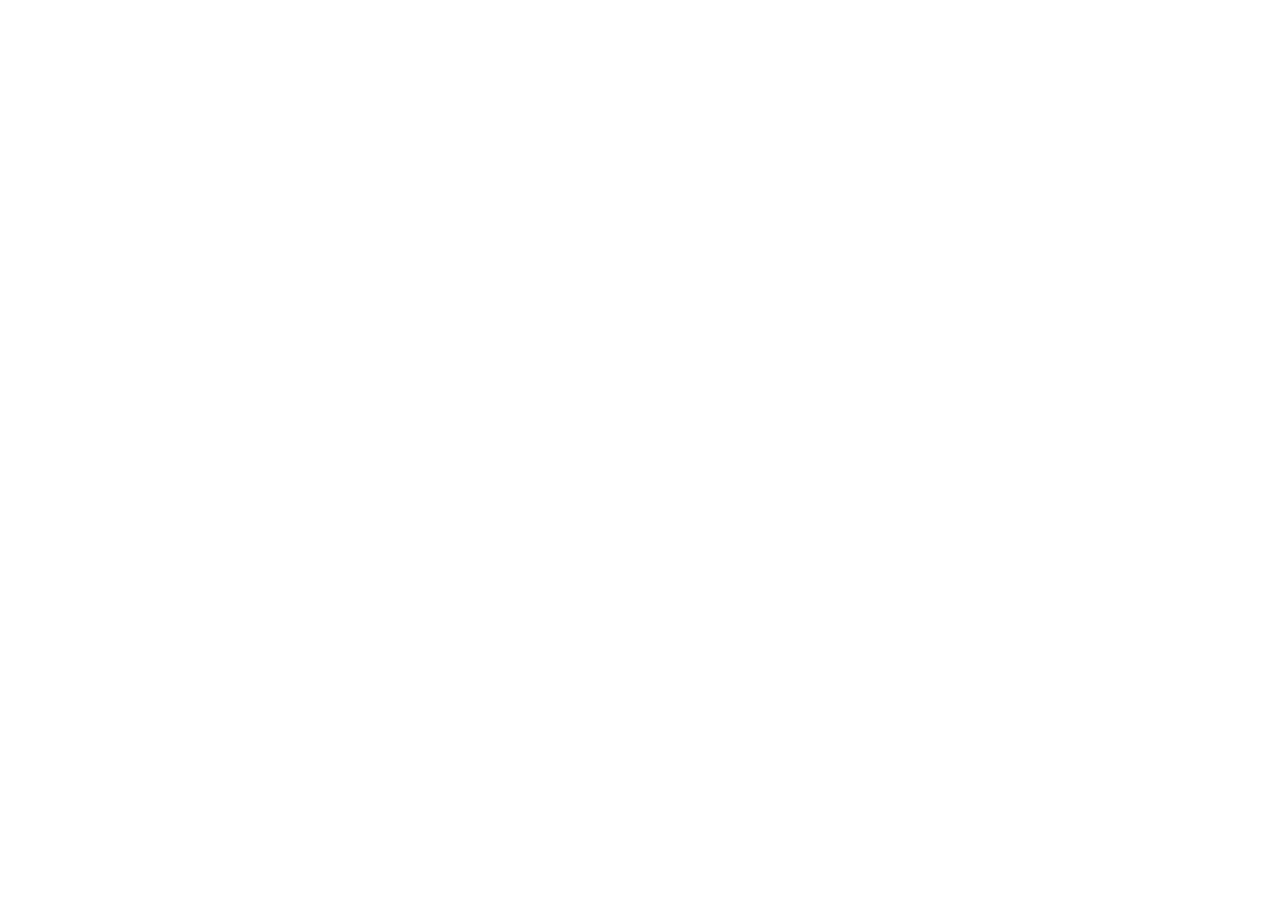
==== index.html @ 930ae062 "Init : création du dépôt, arborescence des fichiers et structure HTML de base" ====
<!DOCTYPE html>
<html lang="en">
<head>
    <meta charset="UTF-8">
    <meta name="viewport" content="width=device-width, initial-scale=1.0">
    <title>AfriConnect Summit</title>
</head>
<body>
    
</body>
</html>
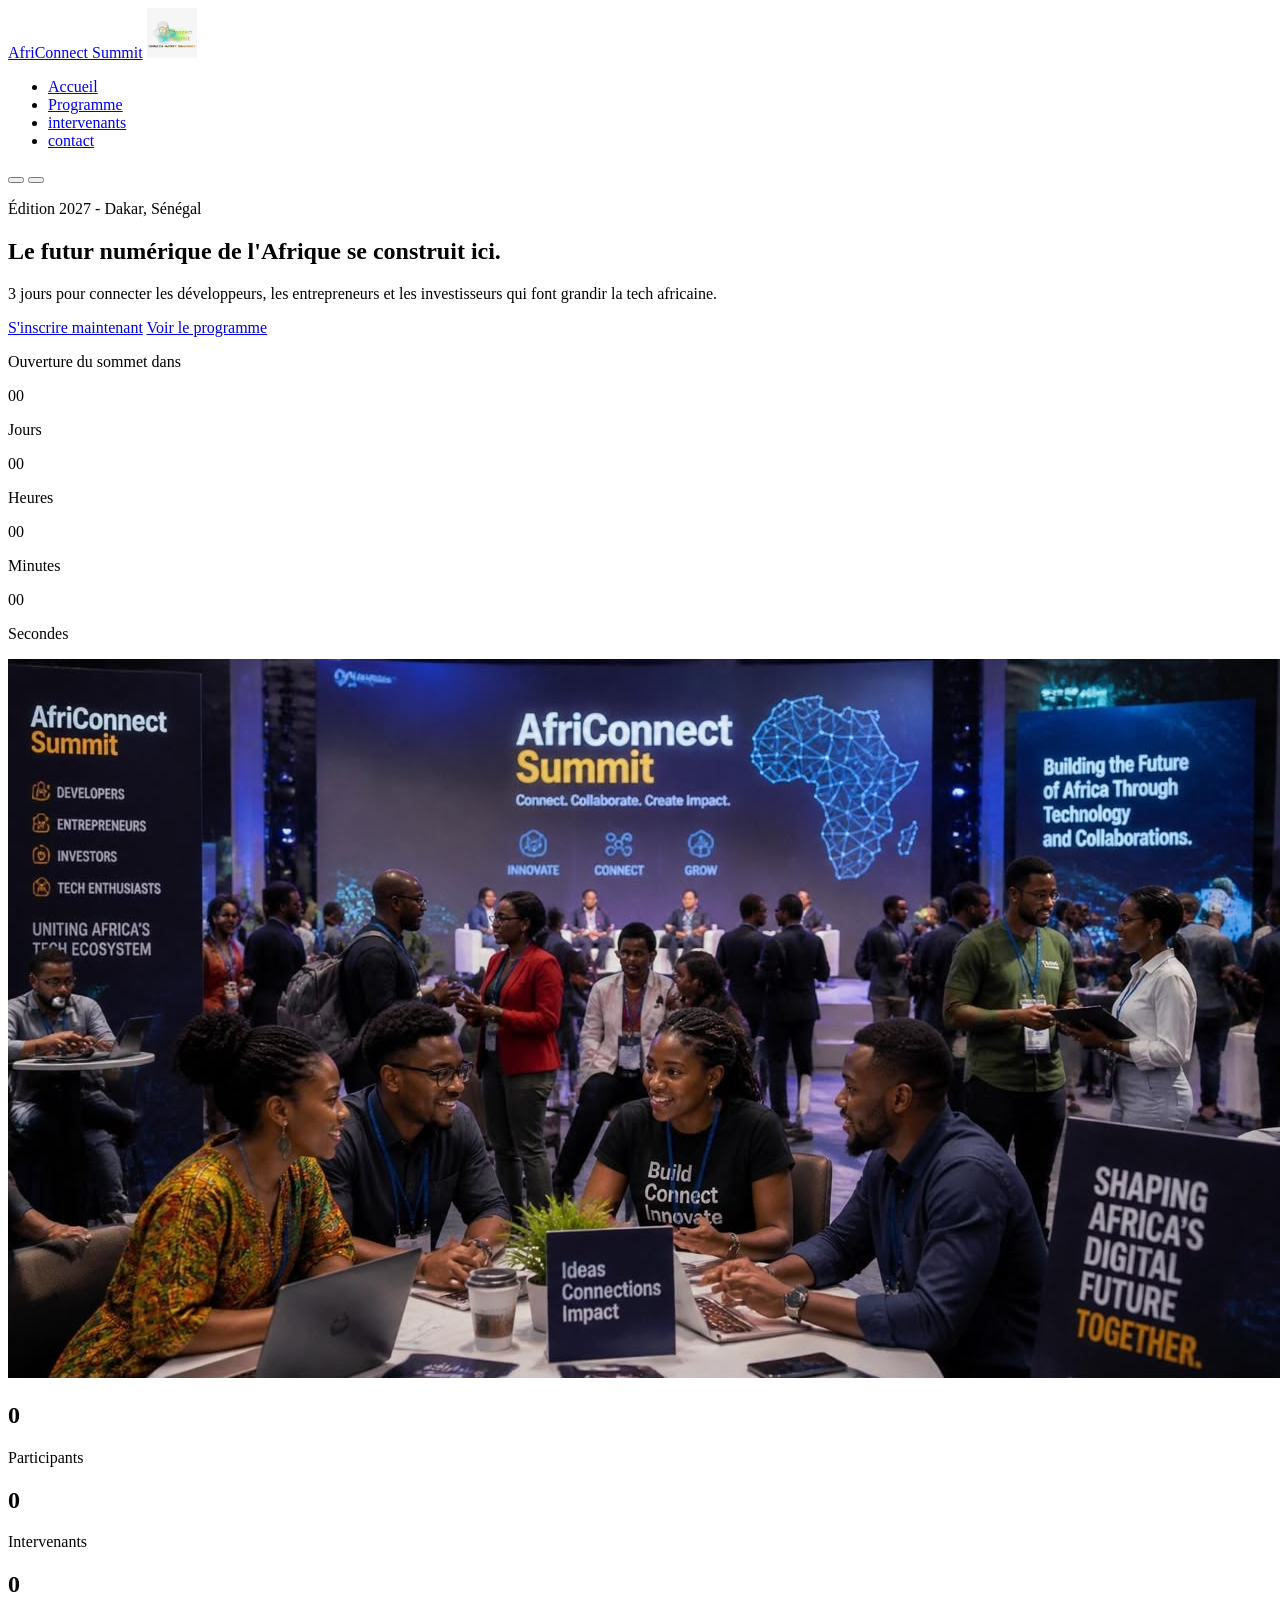
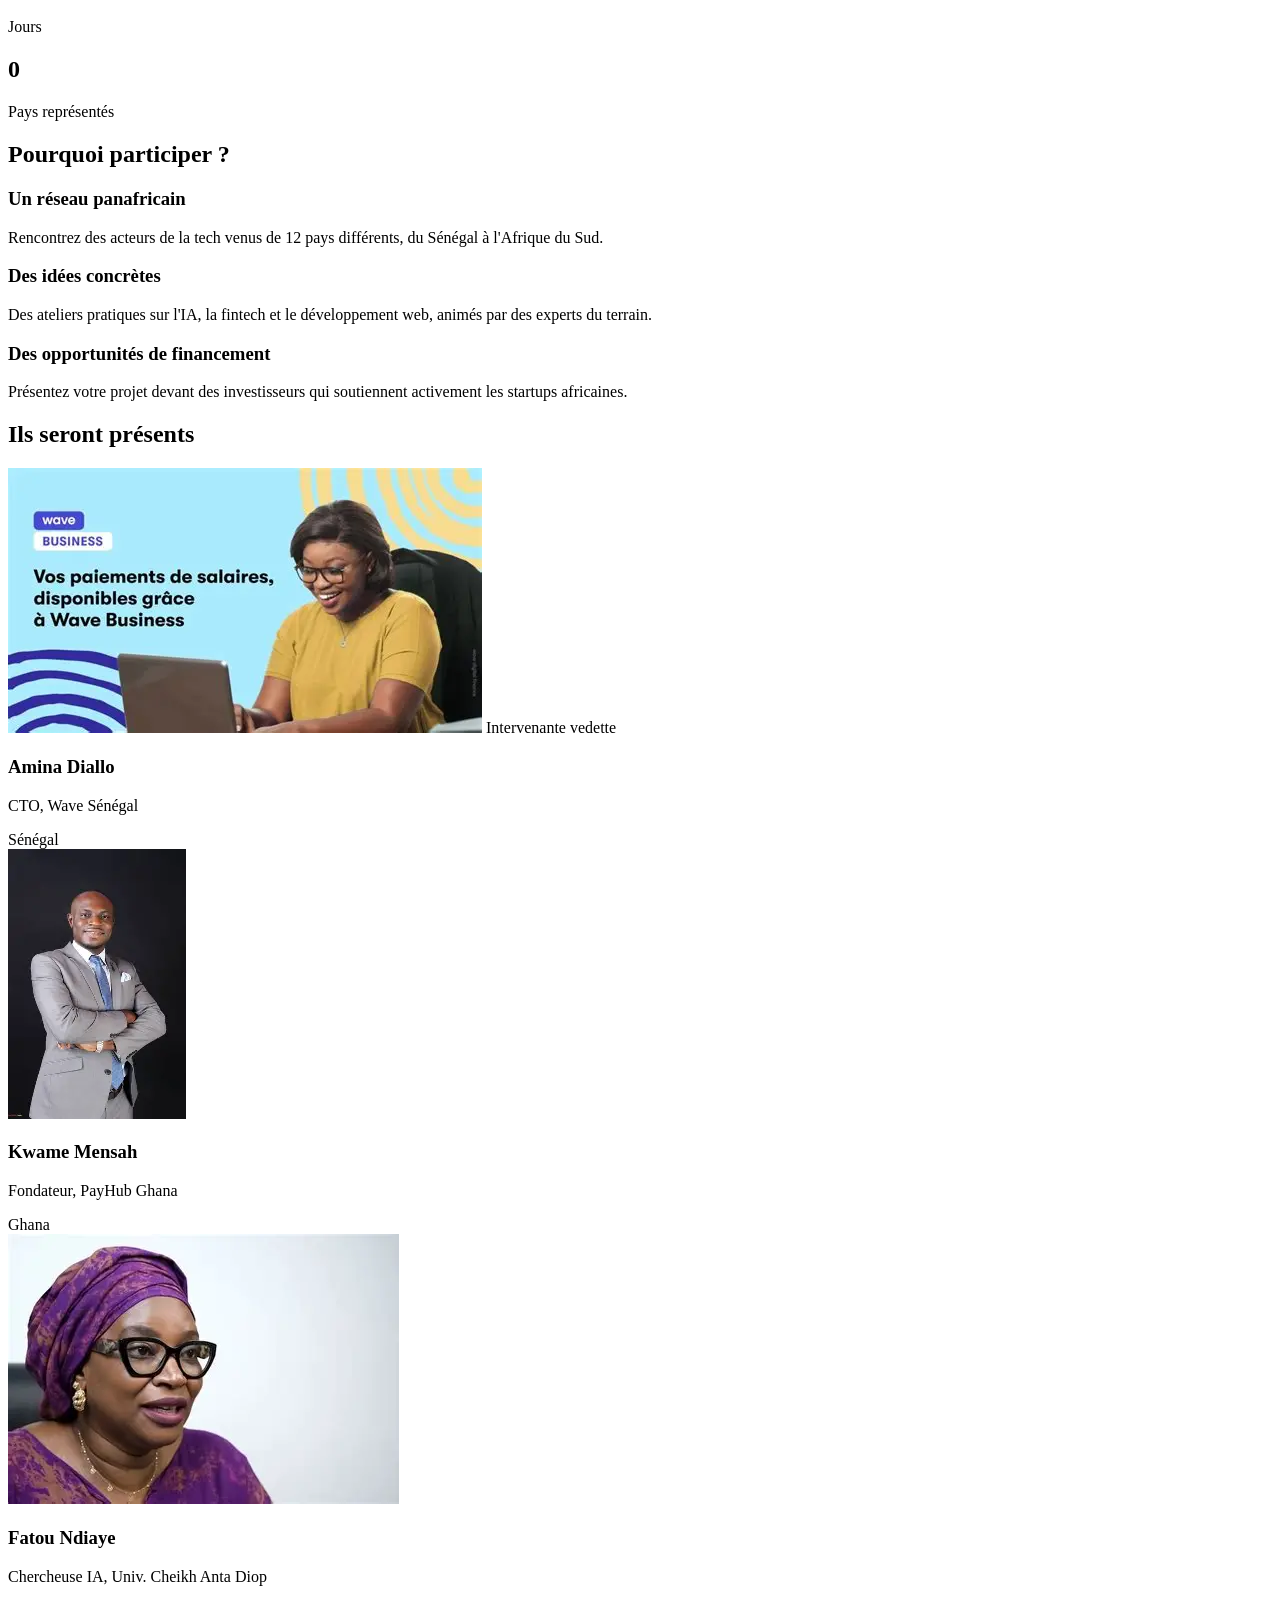
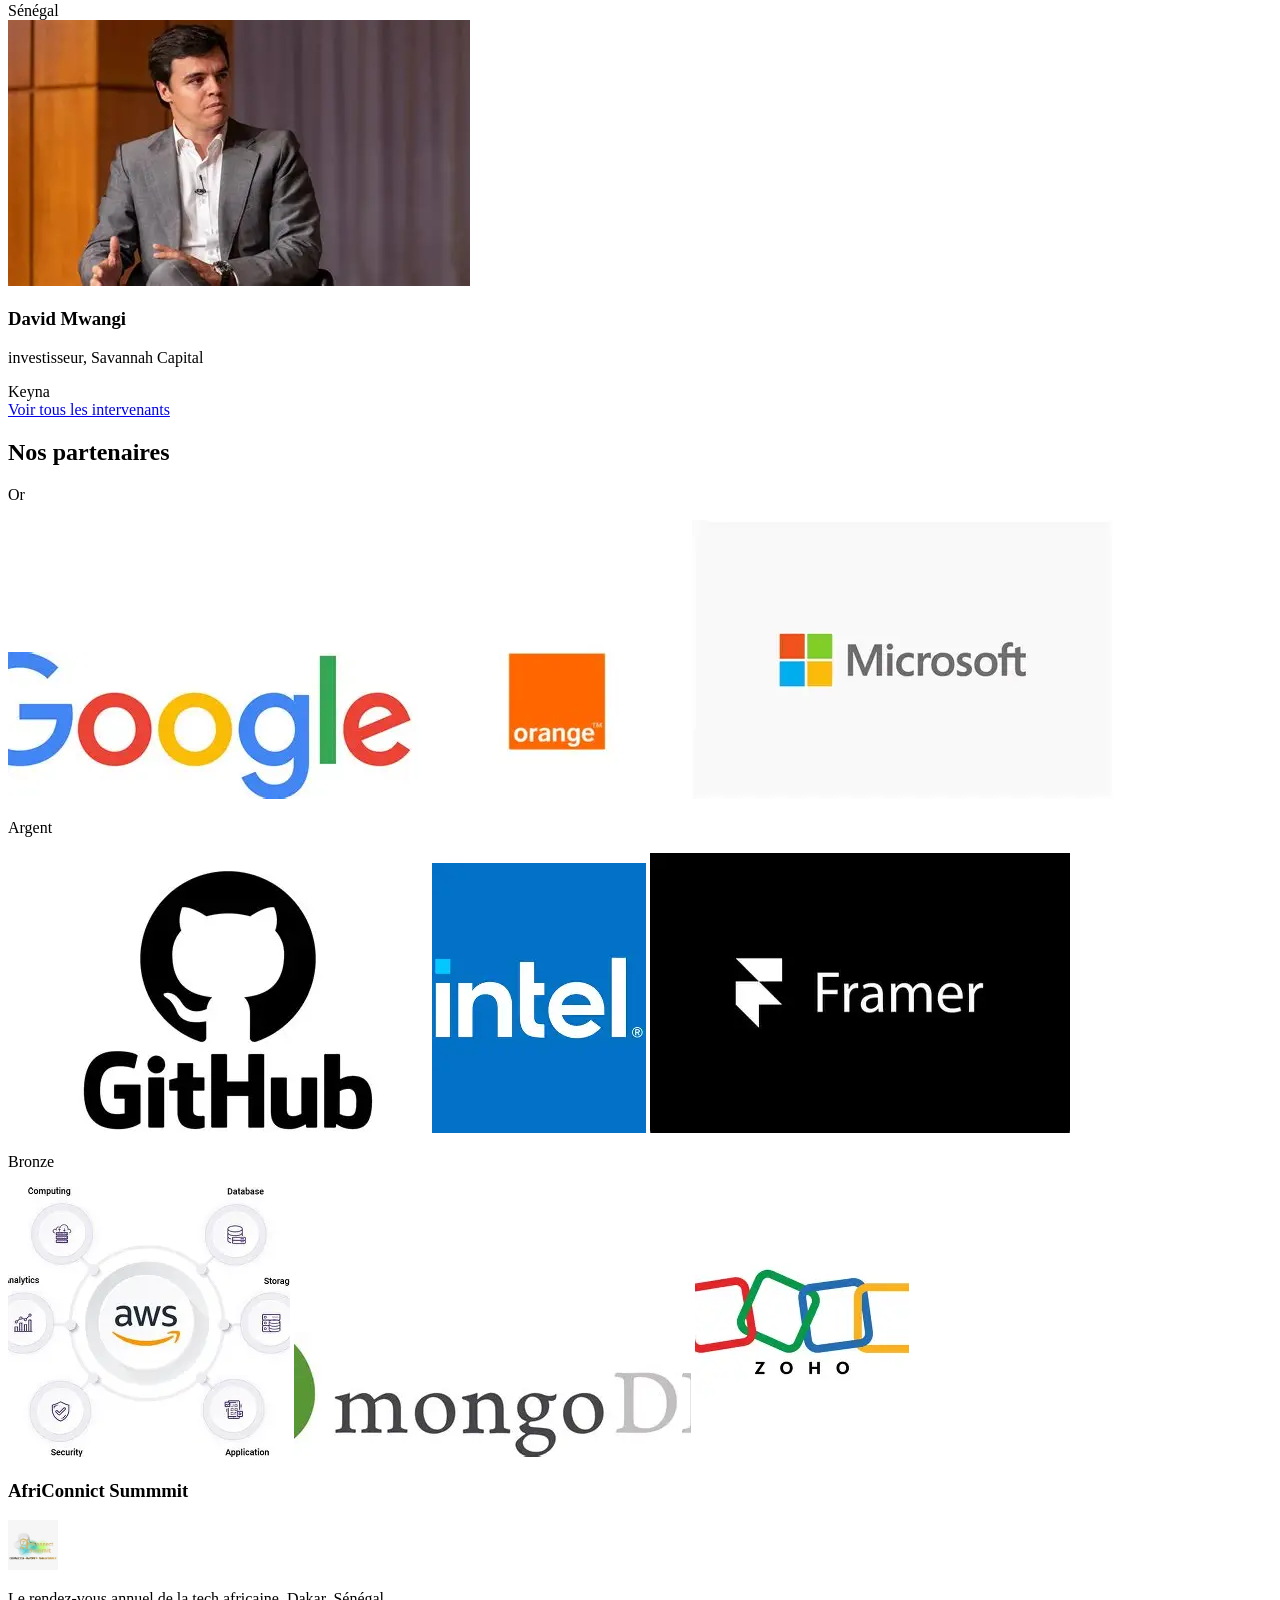
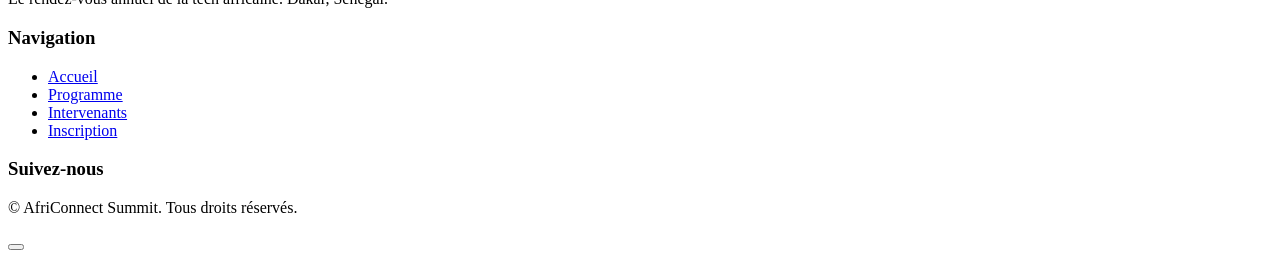
==== commit 5b69ba21: "Structure HTML complète des 4pages" ====
--- a/index.html
+++ b/index.html
@@ -1,11 +1,233 @@
 <!DOCTYPE html>
-<html lang="en">
+<html lang="fr">
 <head>
     <meta charset="UTF-8">
     <meta name="viewport" content="width=device-width, initial-scale=1.0">
     <title>AfriConnect Summit</title>
+    <!-- Google Fonts -->
+    <link rel="preconnect" href="https://fonts.googleapis.com">
+    <link rel="preconnect" href="https://fonts.gstatic.com" crossorigin>
+    <link href="https://fonts.googleapis.com/css2?family=Space+Grotesk:wght@400;600;700&display=swap" rel="stylesheet">
+    <!-- Fichier CSS -->
+    <link rel="stylesheet" href="css/style.css">
 </head>
 <body>
-    
+    <!-- NAVBAR -->
+     <header>
+        <nav class="navbar" id="navbar">
+            <div class="navbar-container">
+                <a href="index.html" class="logo">AfriConnect <span>Summit</span></a>
+                <a class="navbar-brand" href="index.html">
+                  <img src="images/Logo Marketing Agency Digital..png" alt="Logo AfriConnect Summit" height="50">
+                </a>
+                <!-- Menu navigation destop-->
+                 <ul class="nav-links" id="nav-links">
+                    <li><a href="index.html" class="active">Accueil</a></li>
+                    <li><a href="programme.html">Programme</a></li>
+                    <li><a href="intervenants.html">intervenants</a></li>
+                    <li><a href="contact.html">contact</a></li>
+                 </ul>
+
+                 <div class="navbar-actions">
+                    <!-- Bonton dark/light mode-->
+                     <button id="themeToggle" class="theme-Toggle" aria-label="Changer de thème">
+                        <i class="bi bi-moon-stars-fill"></i>
+                     </button>
+
+                     <!-- Bonton menu hamburger mobile-->
+                     <button id="hamburger" class="hamburger" aria-label="Ouvrir le menu"></button>
+                 </div>
+            </div>
+        </nav>
+     </header>
+
+<main>
+        <!-- ====== SECTION HERO ====== -->
+    <section class="hero" id="hero">
+      <div class="hero-grid">
+        <!-- Colonne gauche : le texte -->
+        <div class="hero-text">
+          <p class="hero-eyebrow fade-in">Édition 2027 - Dakar, Sénégal</p>
+          <h1 class="hero-title fade-in">Le futur numérique de l'Afrique se construit ici.</h1>
+          <p class="hero-subtitle fade-in">3 jours pour connecter les développeurs, les entrepreneurs et les investisseurs qui font grandir la tech africaine.</p>
+
+          <div class="hero-buttons fade-in">
+            <a href="contact.html" class="btn btn-primary">S'inscrire maintenant</a>
+
+            <a href="programme.html" class="btn btn-outline">Voir le programme</a>
+          </div>
+        </div>
+
+        <!-- Colonne droite : bloc visuel avec le compte à rebours -->
+        <div class="hero-visual fade-in">
+          <div class="hero-visual-shape"></div>
+          <div class="countdown-card">
+            <p class="countdown-label"><i class="bi bi-calendar-event"></i> Ouverture du sommet dans</p>
+            <!-- Compte à rebours géré en JS -->
+            <div class="countdown" id="countdown">
+              <div class="countdown-item">
+                <span id="days">00</span>
+                <p>Jours</p>
+              </div>
+              <div class="countdown-item">
+                <span id="hours">00</span>
+                <p>Heures</p>
+              </div>
+              <div class="countdown-item">
+                <span id="minutes">00</span>
+                <p>Minutes</p>
+              </div>
+              <div class="countdown-item">
+                <span id="seconds">00</span>
+                <p>Secondes</p>
+              </div>
+            </div>
+          </div>
+          <div class="hero-right">
+                <img src="images/africonnect.jpeg" alt="Illustration AfriConnect Summit">
+            </div>
+        </div>
+      </div>
+    </section>
+
+        <!-- ====== SECTION CHIFFRES CLES ====== -->
+    <section class="stats" id="stats">
+      <div class="stats-grid">
+        <div class="stat-card">
+          <h2 class="stat-number" data-target="1200">0</h2>
+          <p>Participants</p>
+        </div>
+        <div class="stat-card">
+          <h2 class="stat-number" data-target="48">0</h2>
+          <p>Intervenants</p>
+        </div>
+        <div class="stat-card">
+          <h2 class="stat-number" data-target="3">0</h2>
+          <p>Jours</p>
+        </div>
+        <div class="stat-card">
+          <h2 class="stat-number" data-target="12">0</h2>
+          <p>Pays représentés</p>
+        </div>
+      </div>
+    </section>
+    <!-- ====== SECTION POURQUOI PARTICIPER ====== -->
+    <section class="why" id="why">
+      <h2 class="section-title reveal">Pourquoi participer ?</h2>
+      <div class="why-list">
+        <article class="why-card reveal">
+          <i class="bi bi-people-fill why-icon"></i>
+          <h3>Un réseau panafricain</h3>
+          <p>Rencontrez des acteurs de la tech venus de 12 pays différents, du Sénégal à l'Afrique du Sud.</p>
+        </article>
+        <article class="why-card reveal">
+          <i class="bi bi-lightbulb-fill why-icon"></i>
+          <h3>Des idées concrètes</h3>
+          <p>Des ateliers pratiques sur l'IA, la fintech et le développement web, animés par des experts du terrain.</p>
+        </article>
+        <article class="why-card reveal">
+          <i class="bi bi-cash-coin why-icon"></i>
+          <h3>Des opportunités de financement</h3>
+          <p>Présentez votre projet devant des investisseurs qui soutiennent activement les startups africaines.</p>
+        </article>
+      </div>
+    </section>
+    <!-- SECTION INTERVENATS VEDETTES-->
+     <section class="speakers-preview" id="speakers-preview">
+      <h2 class="section-title reveal">Ils seront présents</h2>
+      <div class="speakers-grid">
+        <!-- Carte intervenants vedette-->
+         <article class="speaker-card speaker-featured reveal">
+          <img src="images/cto amina diallo.webp" alt="Portrait Amina Diallo">
+          <span class="featured-tag">Intervenante vedette</span>
+          <h3>Amina Diallo</h3>
+          <p>CTO, Wave Sénégal</p>
+          <span class="country">Sénégal</span>
+         </article>
+         
+         <article class="speaker-featured reveal">
+          <img src="images/PayHub.webp" alt="Portrait de Kwame Mensah">
+          <h3>Kwame Mensah</h3>
+          <p>Fondateur, PayHub Ghana</p>
+          <span class="country">Ghana</span>
+         </article>
+
+         <article class="speaker-featured reveal">
+          <img src="images/Chercheuse IA.webp" alt="Portrait de Fatou Ndiaye">
+          <h3>Fatou Ndiaye</h3>
+          <p>Chercheuse IA, Univ. Cheikh Anta Diop</p>
+          <span class="country">Sénégal</span>
+         </article>
+
+         <article class="speaker-featured reveal">
+          <img src="images/Savannah Capital.webp" alt="Portrait de Kwame Mensah">
+          <h3>David Mwangi</h3>
+          <p>investisseur, Savannah Capital</p>
+          <span class="country">Keyna</span>
+         </article>
+      </div>
+      <div class="see-more">
+        <a href="intervenants.html" class="btn btn-outline">Voir tous les intervenants</a>
+      </div>
+    </section>
+
+    <!-- SECTION SPONSORS-->
+     <section class="sponsors" id="sponsors">
+      <h2 class="section-title reveal">Nos partenaires</h2>
+      <div class="sponsors-list">
+        <div class="sponsor-tier tier-gold reveal">
+          <p class="tier-label">Or</p>
+          <img src="images/google.webp" alt="google">
+          <img src="images/Orange.webp" alt="Orange">
+          <img src="images/Microsoft.webp" alt="Microsoft">
+          <p class="tier-label">Argent</p>
+          <img src="images/Github.webp" alt="Github">
+          <img src="images/Intel.webp" alt="Intel">
+          <img src="images/Framer.webp" alt="Framer">
+          <p class="tier-label">Bronze</p>
+          <img src="images/aws.webp" alt="AWS">
+          <img src="images/MongoDB.webp" alt="MongoDB">
+          <img src="images/Zoho.webp" alt="Zoho">
+        </div>
+      </div>
+     </section>
+</main>
+
+<!-- FOOTER-->
+ <footer>
+  <div class="footer-container">
+    <div class="footer-col">
+      <h3>AfriConnict Summmit</h3>
+      <img src="images/Logo Marketing Agency Digital..png" alt="Logo AfriConnect Summit" height="50">
+      <p>Le rendez-vous annuel de la tech africaine. Dakar, Sénégal.</p>
+    </div>
+    <div class="footer-col">
+        <h3>Navigation</h3>
+        <ul>
+          <li><a href="index.html">Accueil</a></li>
+          <li><a href="programme.html">Programme</a></li>
+          <li><a href="intervenants.html">Intervenants</a></li>
+          <li><a href="contact.html">Inscription</a></li>
+        </ul>
+      </div>
+      <div class="footer-col">
+        <h3>Suivez-nous</h3>
+        <div class="social-icons">
+          <a href="#" aria-label="Twitter"><i class="bi bi-twitter-x"></i></a>
+          <a href="#" aria-label="LinkedIn"><i class="bi bi-linkedin"></i></a>
+          <a href="#" aria-label="Instagram"><i class="bi bi-instagram"></i></a>
+        </div>
+      </div>
+    </div>
+    <p class="copyright">&copy; <span id="year"></span> AfriConnect Summit. Tous droits réservés.</p>
+
+    <!-- Bouton retour en haut -->
+      <button id="backToTop" class="back-to-top" aria-label="Retour en haut">
+        <i class="bi bi-arrow-up"></i>
+      </button>
+      </footer>
+      <script src="js/main.js"></script>
+    </div>
+ </footer>
 </body>
 </html>
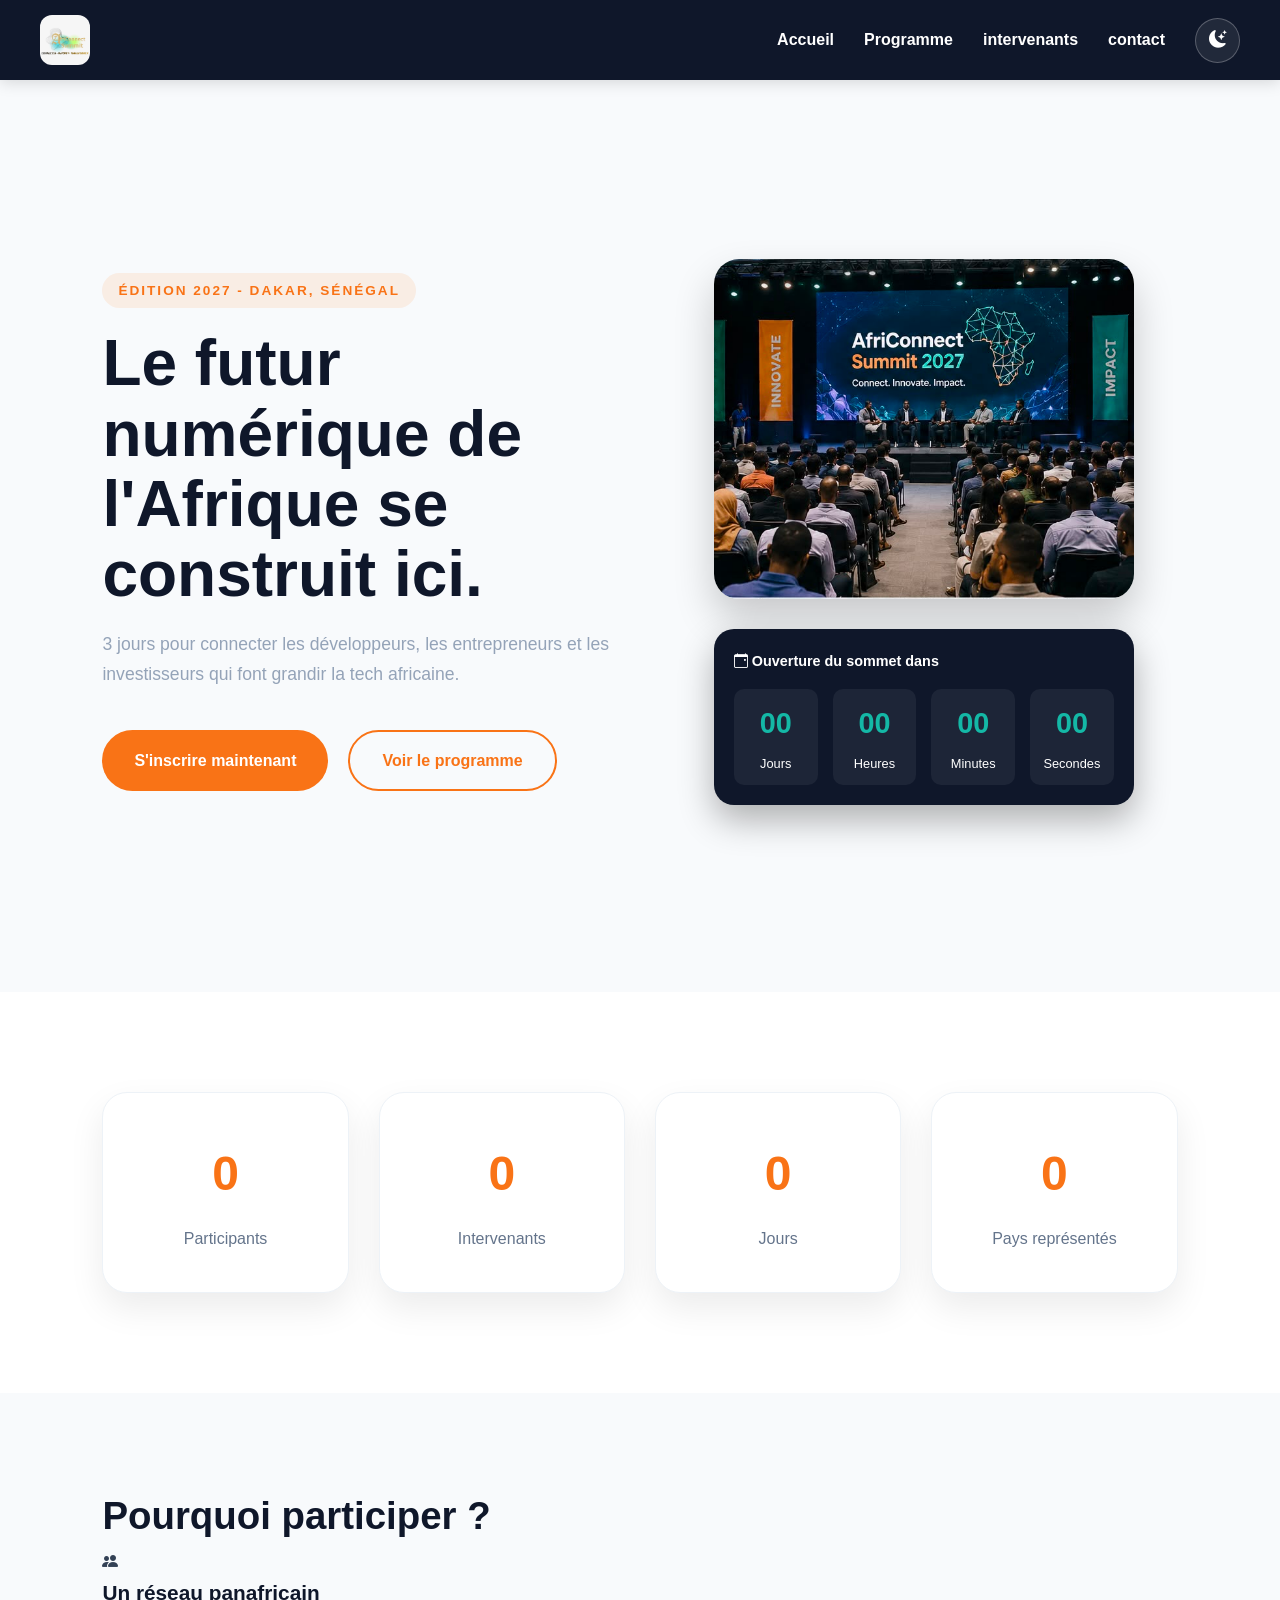
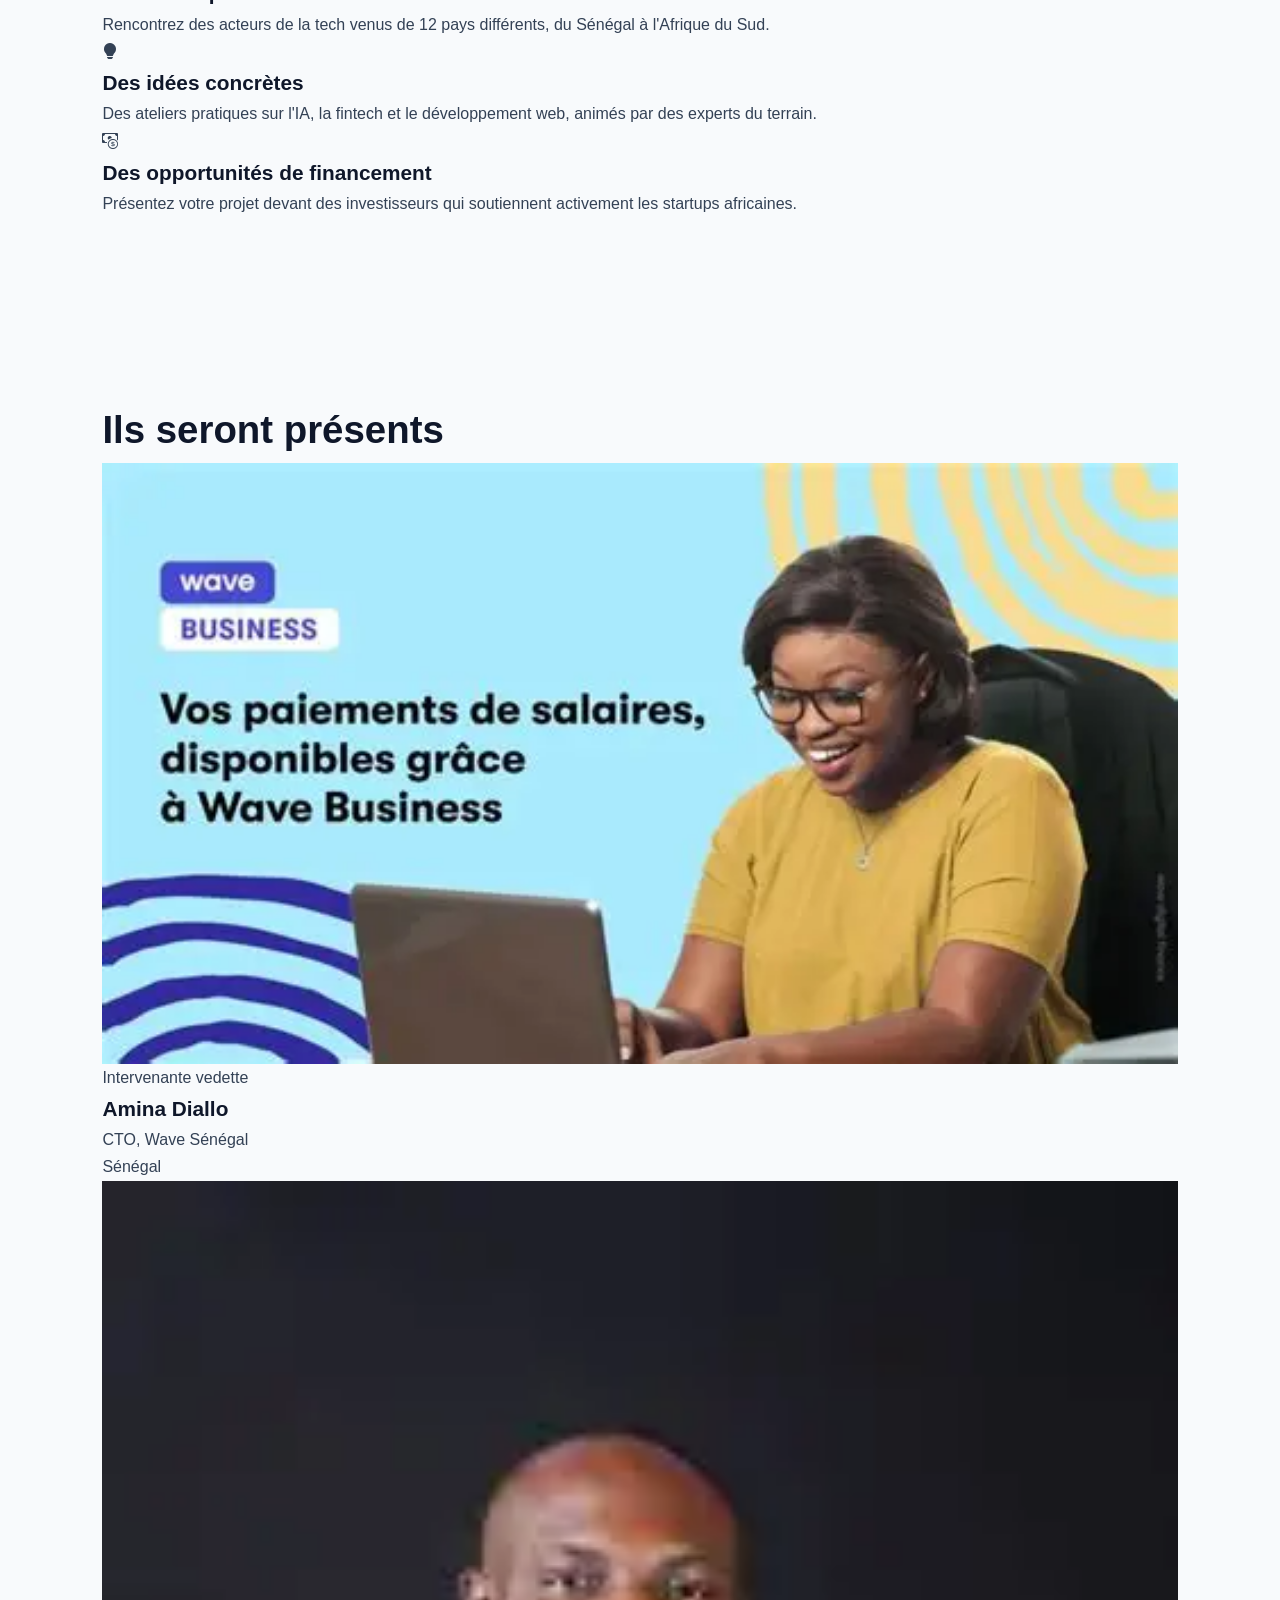
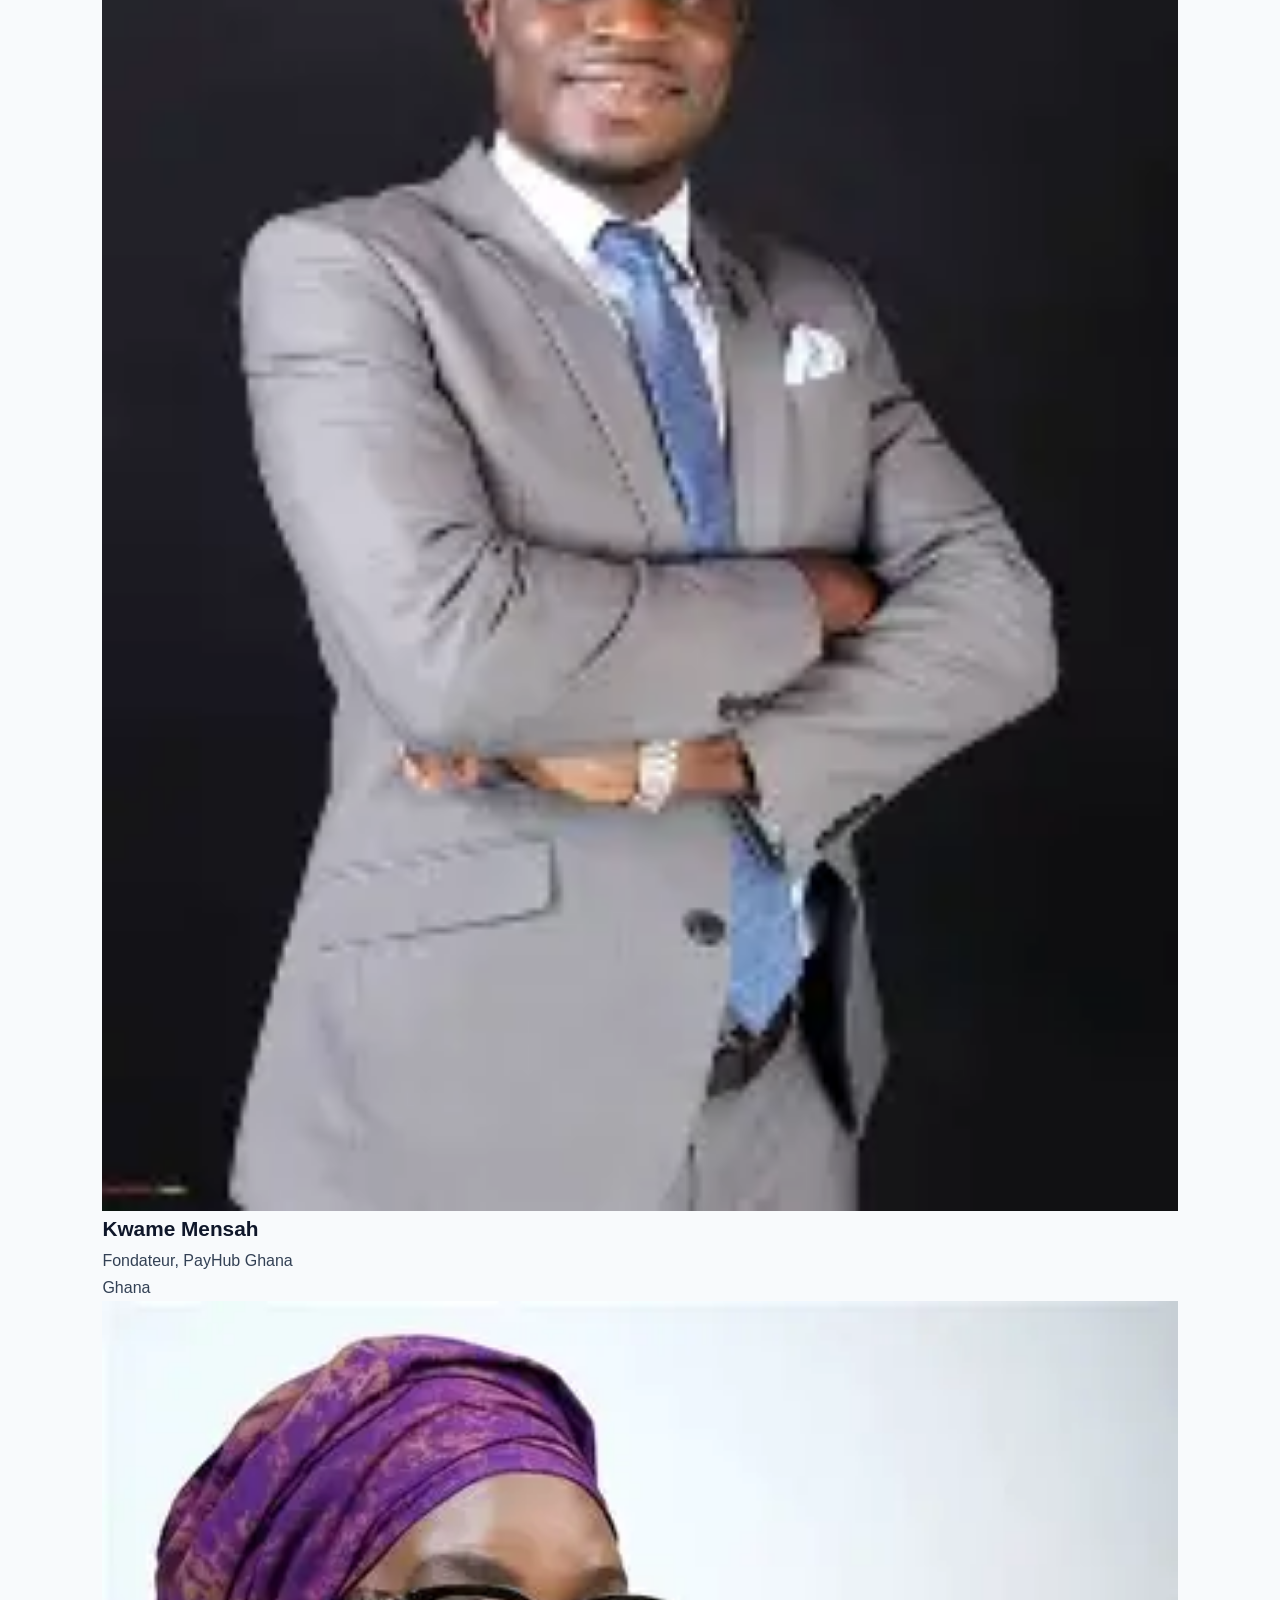
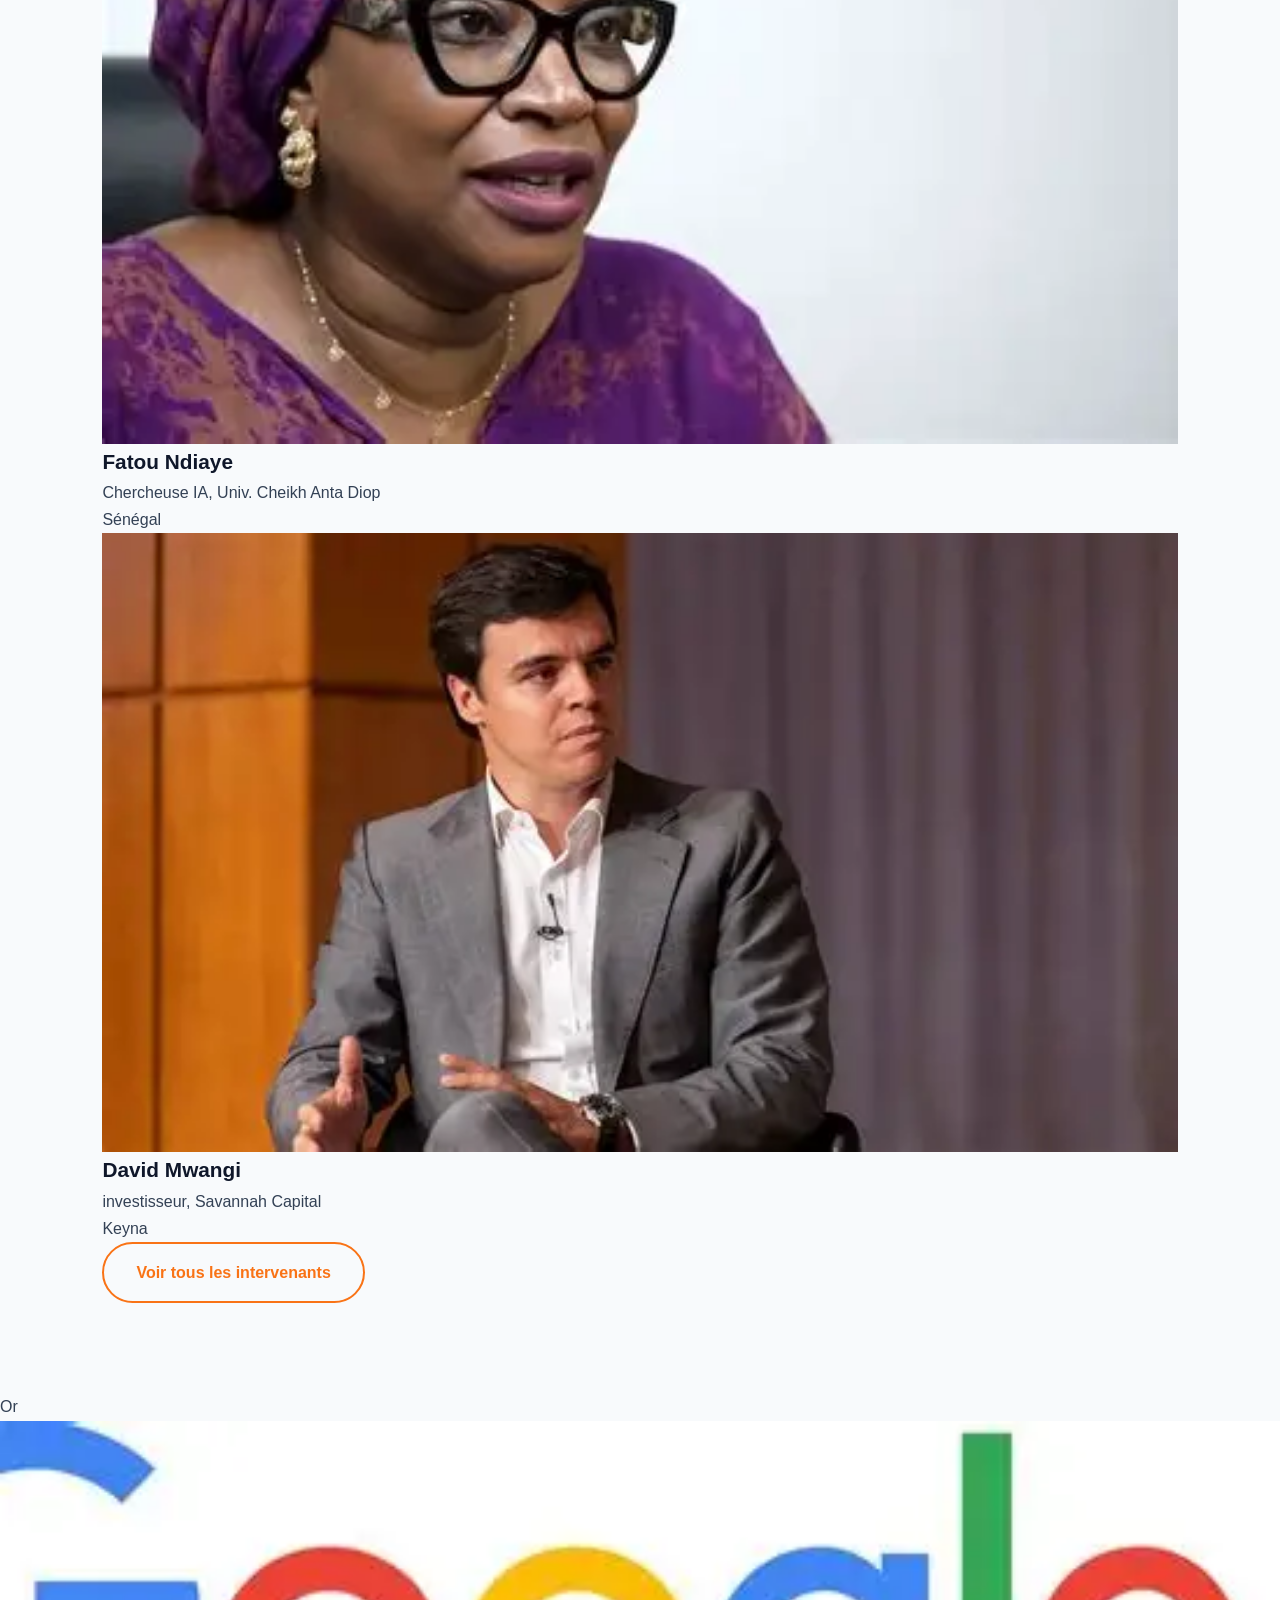
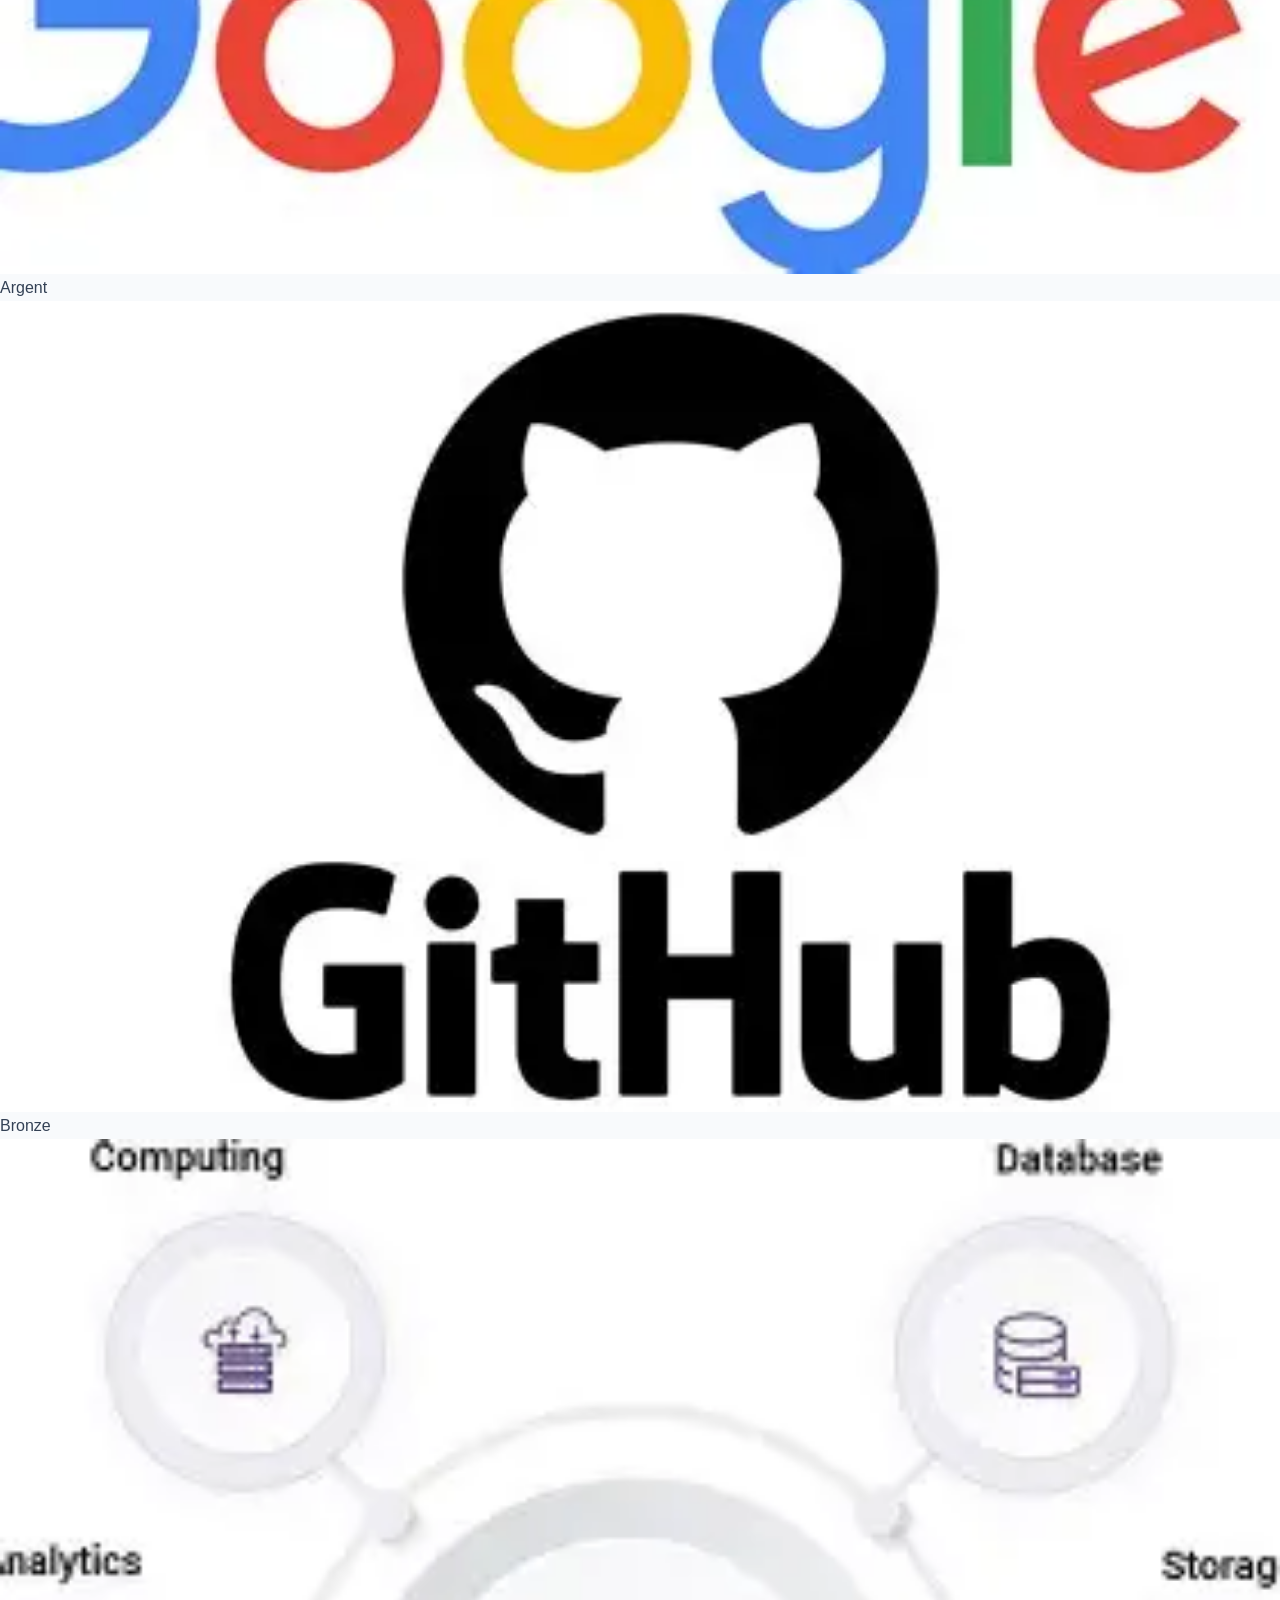
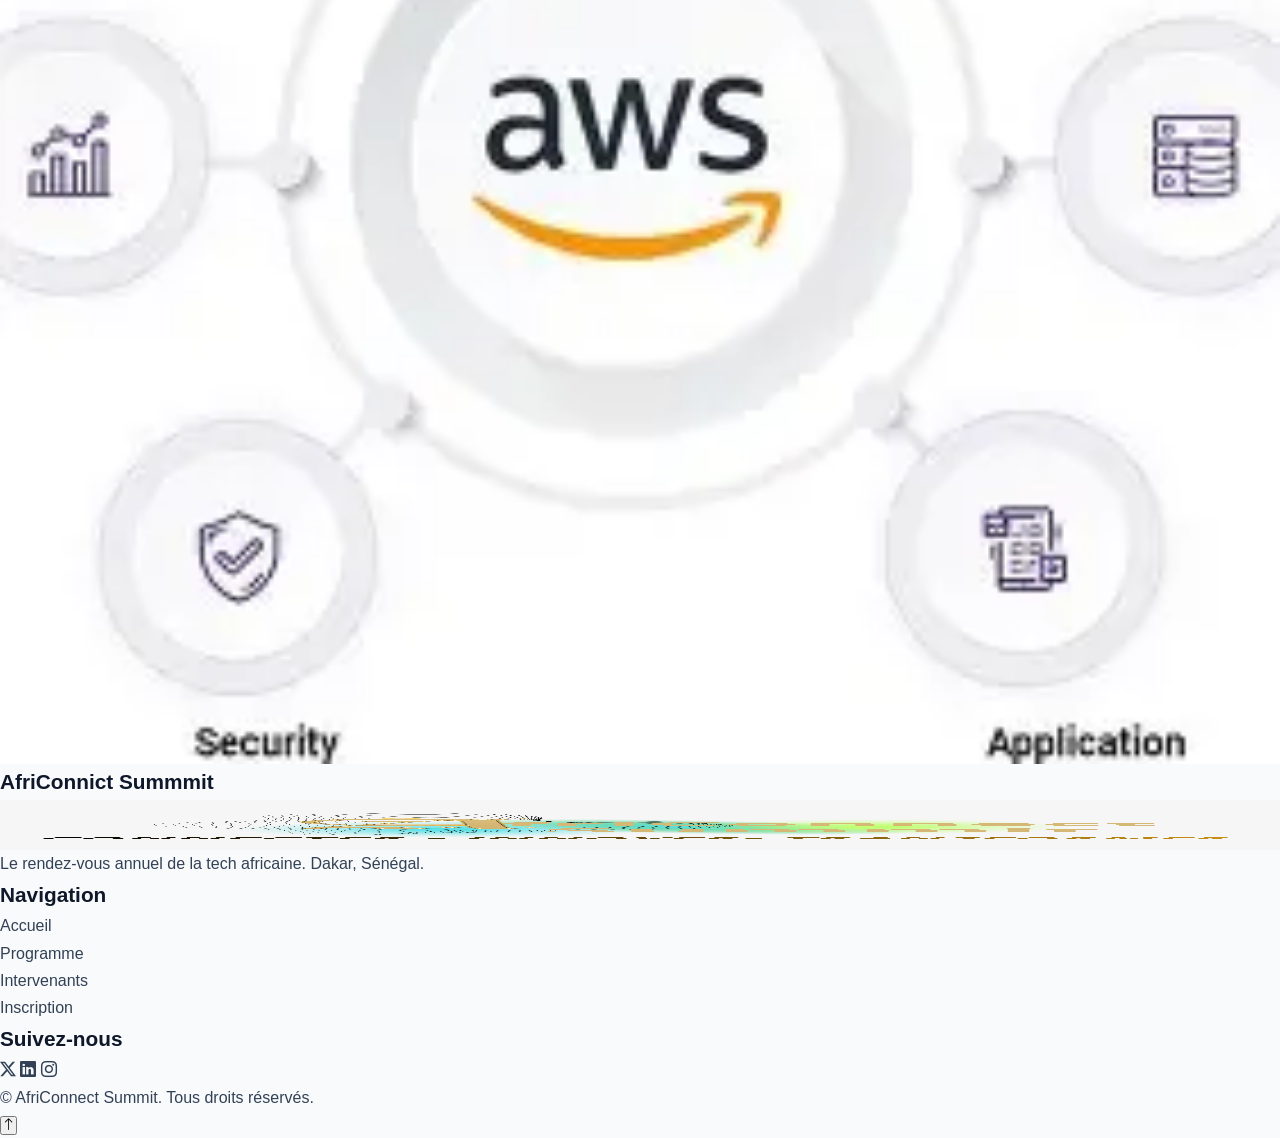
==== commit 5ab19e36: "Style de la navbar, des boutons, du hero et des chffres clés" ====
--- a/index.html
+++ b/index.html
@@ -7,7 +7,9 @@
     <!-- Google Fonts -->
     <link rel="preconnect" href="https://fonts.googleapis.com">
     <link rel="preconnect" href="https://fonts.gstatic.com" crossorigin>
-    <link href="https://fonts.googleapis.com/css2?family=Space+Grotesk:wght@400;600;700&display=swap" rel="stylesheet">
+    <link href="https://fonts.googleapis.com/css2?family=Poppins:wght@600;700;800&family=Inter:wght@400;500;600&display=swap" rel="stylesheet">
+    <!-- Icones Bootstrap Icons -->
+    <link rel="stylesheet" href="https://cdn.jsdelivr.net/npm/bootstrap-icons@1.11.3/font/bootstrap-icons.css">
     <!-- Fichier CSS -->
     <link rel="stylesheet" href="css/style.css">
 </head>
@@ -16,13 +18,12 @@
      <header>
         <nav class="navbar" id="navbar">
             <div class="navbar-container">
-                <a href="index.html" class="logo">AfriConnect <span>Summit</span></a>
                 <a class="navbar-brand" href="index.html">
                   <img src="images/Logo Marketing Agency Digital..png" alt="Logo AfriConnect Summit" height="50">
                 </a>
                 <!-- Menu navigation destop-->
-                 <ul class="nav-links" id="nav-links">
-                    <li><a href="index.html" class="active">Accueil</a></li>
+                 <ul class="nav-links" id="navLinks">
+                    <li><a href="index.html">Accueil</a></li>
                     <li><a href="programme.html">Programme</a></li>
                     <li><a href="intervenants.html">intervenants</a></li>
                     <li><a href="contact.html">contact</a></li>
@@ -30,66 +31,83 @@
 
                  <div class="navbar-actions">
                     <!-- Bonton dark/light mode-->
-                     <button id="themeToggle" class="theme-Toggle" aria-label="Changer de thème">
+                     <button id="themeToggle" class="theme-toggle" aria-label="Changer de thème">
                         <i class="bi bi-moon-stars-fill"></i>
                      </button>
 
                      <!-- Bonton menu hamburger mobile-->
-                     <button id="hamburger" class="hamburger" aria-label="Ouvrir le menu"></button>
+                    <button id="hamburger" class="hamburger" aria-label="Ouvrir le menu">
+                      <span></span>
+                      <span></span>
+                      <span></span>
+                    </button>
                  </div>
             </div>
         </nav>
      </header>
 
 <main>
-        <!-- ====== SECTION HERO ====== -->
-    <section class="hero" id="hero">
-      <div class="hero-grid">
-        <!-- Colonne gauche : le texte -->
+    <!-- ====== SECTION HERO ====== -->
+<section class="hero" id="hero">
+    <div class="hero-grid">
+        <!-- Colonne gauche -->
         <div class="hero-text">
-          <p class="hero-eyebrow fade-in">Édition 2027 - Dakar, Sénégal</p>
-          <h1 class="hero-title fade-in">Le futur numérique de l'Afrique se construit ici.</h1>
-          <p class="hero-subtitle fade-in">3 jours pour connecter les développeurs, les entrepreneurs et les investisseurs qui font grandir la tech africaine.</p>
-
-          <div class="hero-buttons fade-in">
-            <a href="contact.html" class="btn btn-primary">S'inscrire maintenant</a>
-
-            <a href="programme.html" class="btn btn-outline">Voir le programme</a>
-          </div>
-        </div>
-
-        <!-- Colonne droite : bloc visuel avec le compte à rebours -->
+            <p class="hero-eyebrow fade-in">
+                Édition 2027 - Dakar, Sénégal
+            </p>
+            <h1 class="hero-title fade-in">
+                Le futur numérique de l'Afrique se construit ici.
+            </h1>
+            <p class="hero-subtitle fade-in">
+                3 jours pour connecter les développeurs, les entrepreneurs et les investisseurs qui font grandir la tech africaine.
+            </p>
+            <div class="hero-buttons fade-in">
+                <a href="contact.html" class="btn btn-primary">
+                    S'inscrire maintenant
+                </a>
+                <a href="programme.html" class="btn btn-outline">
+                    Voir le programme
+                </a>
+            </div>
+        </div>
+
+        <!-- Colonne droite -->
         <div class="hero-visual fade-in">
-          <div class="hero-visual-shape"></div>
-          <div class="countdown-card">
-            <p class="countdown-label"><i class="bi bi-calendar-event"></i> Ouverture du sommet dans</p>
-            <!-- Compte à rebours géré en JS -->
-            <div class="countdown" id="countdown">
-              <div class="countdown-item">
-                <span id="days">00</span>
-                <p>Jours</p>
-              </div>
-              <div class="countdown-item">
-                <span id="hours">00</span>
-                <p>Heures</p>
-              </div>
-              <div class="countdown-item">
-                <span id="minutes">00</span>
-                <p>Minutes</p>
-              </div>
-              <div class="countdown-item">
-                <span id="seconds">00</span>
-                <p>Secondes</p>
-              </div>
-            </div>
-          </div>
-          <div class="hero-right">
-                <img src="images/africonnect.jpeg" alt="Illustration AfriConnect Summit">
-            </div>
-        </div>
-      </div>
-    </section>
-
+            <!-- Forme décorative -->
+            <div class="hero-visual-shape"></div>
+            <!-- Image -->
+            <div class="hero-right">
+                <img src="images/AfriC.jpeg" alt="Illustration AfriConnect Summit">
+            </div>
+            <!-- Compte à rebours -->
+            <div class="countdown-card">
+                <p class="countdown-label">
+                    <i class="bi bi-calendar-event"></i>
+                    Ouverture du sommet dans
+                </p>
+                <div class="countdown" id="countdown">
+                    <div class="countdown-item">
+                        <span id="days">00</span>
+                        <p>Jours</p>
+                    </div>
+                    <div class="countdown-item">
+                        <span id="hours">00</span>
+                        <p>Heures</p>
+                    </div>
+                    <div class="countdown-item">
+                        <span id="minutes">00</span>
+                        <p>Minutes</p>
+                    </div>
+                    <div class="countdown-item">
+                        <span id="seconds">00</span>
+                        <p>Secondes</p>
+                    </div>
+                </div>
+            </div>
+        </div>
+    </div>
+    
+</section>
         <!-- ====== SECTION CHIFFRES CLES ====== -->
     <section class="stats" id="stats">
       <div class="stats-grid">
@@ -138,32 +156,32 @@
       <div class="speakers-grid">
         <!-- Carte intervenants vedette-->
          <article class="speaker-card speaker-featured reveal">
-          <img src="images/cto amina diallo.webp" alt="Portrait Amina Diallo">
-          <span class="featured-tag">Intervenante vedette</span>
-          <h3>Amina Diallo</h3>
-          <p>CTO, Wave Sénégal</p>
-          <span class="country">Sénégal</span>
+            <img src="images/cto amina diallo.webp" alt="Portrait Amina Diallo">
+            <span class="featured-tag">Intervenante vedette</span>
+            <h3>Amina Diallo</h3>
+            <p>CTO, Wave Sénégal</p>
+            <span class="country">Sénégal</span>
          </article>
          
-         <article class="speaker-featured reveal">
-          <img src="images/PayHub.webp" alt="Portrait de Kwame Mensah">
-          <h3>Kwame Mensah</h3>
-          <p>Fondateur, PayHub Ghana</p>
-          <span class="country">Ghana</span>
-         </article>
-
-         <article class="speaker-featured reveal">
-          <img src="images/Chercheuse IA.webp" alt="Portrait de Fatou Ndiaye">
-          <h3>Fatou Ndiaye</h3>
-          <p>Chercheuse IA, Univ. Cheikh Anta Diop</p>
-          <span class="country">Sénégal</span>
-         </article>
-
-         <article class="speaker-featured reveal">
-          <img src="images/Savannah Capital.webp" alt="Portrait de Kwame Mensah">
-          <h3>David Mwangi</h3>
-          <p>investisseur, Savannah Capital</p>
-          <span class="country">Keyna</span>
+         <article class="speaker-card speaker-featured reveal">
+            <img src="images/PayHub.webp" alt="Portrait de Kwame Mensah">
+            <h3>Kwame Mensah</h3>
+            <p>Fondateur, PayHub Ghana</p>
+            <span class="country">Ghana</span>
+         </article>
+
+         <article class="speaker-card speaker-featured reveal">
+            <img src="images/Chercheuse IA.webp" alt="Portrait de Fatou Ndiaye">
+            <h3>Fatou Ndiaye</h3>
+            <p>Chercheuse IA, Univ. Cheikh Anta Diop</p>
+            <span class="country">Sénégal</span>
+         </article>
+
+         <article class=" speaker-card speaker-featured reveal">
+            <img src="images/Savannah Capital.webp" alt="Portrait de Kwame Mensah">
+            <h3>David Mwangi</h3>
+            <p>investisseur, Savannah Capital</p>
+            <span class="country">Keyna</span>
          </article>
       </div>
       <div class="see-more">
@@ -171,26 +189,20 @@
       </div>
     </section>
 
-    <!-- SECTION SPONSORS-->
-     <section class="sponsors" id="sponsors">
-      <h2 class="section-title reveal">Nos partenaires</h2>
-      <div class="sponsors-list">
-        <div class="sponsor-tier tier-gold reveal">
-          <p class="tier-label">Or</p>
-          <img src="images/google.webp" alt="google">
-          <img src="images/Orange.webp" alt="Orange">
-          <img src="images/Microsoft.webp" alt="Microsoft">
-          <p class="tier-label">Argent</p>
-          <img src="images/Github.webp" alt="Github">
-          <img src="images/Intel.webp" alt="Intel">
-          <img src="images/Framer.webp" alt="Framer">
-          <p class="tier-label">Bronze</p>
-          <img src="images/aws.webp" alt="AWS">
-          <img src="images/MongoDB.webp" alt="MongoDB">
-          <img src="images/Zoho.webp" alt="Zoho">
-        </div>
-      </div>
-     </section>
+    <div class="sponsors-list">
+      <div class="sponsor-tier tier-gold reveal">
+      <p class="tier-label">Or</p>
+      <img src="images/google.webp" alt="Google">
+  </div>
+  <div class="sponsor-tier tier-silver reveal">
+    <p class="tier-label">Argent</p>
+    <img src="images/Github.webp" alt="Github">
+  </div>
+  <div class="sponsor-tier tier-bronze reveal">
+    <p class="tier-label">Bronze</p>
+    <img src="images/aws.webp" alt="AWS">
+  </div>
+</div>
 </main>
 
 <!-- FOOTER-->
@@ -220,14 +232,12 @@
       </div>
     </div>
     <p class="copyright">&copy; <span id="year"></span> AfriConnect Summit. Tous droits réservés.</p>
-
+  </div>
     <!-- Bouton retour en haut -->
       <button id="backToTop" class="back-to-top" aria-label="Retour en haut">
         <i class="bi bi-arrow-up"></i>
       </button>
       </footer>
       <script src="js/main.js"></script>
-    </div>
- </footer>
 </body>
 </html>
--- a/css/style.css
+++ b/css/style.css
@@ -0,0 +1,470 @@
+/*VARIABLES CSS*/
+
+:root{
+
+    /* Couleurs */
+
+    --color-primary:#F97316;
+    --color-secondary:#14B8A6;
+    --color-dark:#0F172A;
+    --color-light:#F8FAFC;
+    --color-white:#FFFFFF;
+    --color-text:#334155;
+    --color-gray:#94A3B8;
+    --color-border:#E2E8F0;
+
+    /* Polices */
+
+    --font-title:'Poppins',sans-serif;
+    --font-body:'Inter',sans-serif;
+
+    /* Espacements */
+
+    --container:1200px;
+    --radius:15px;
+    --shadow:0 10px 25px rgba(0,0,0,.08);
+    --transition:.35s ease;
+}
+
+/* RESET*/
+
+*{
+    margin:0;
+    padding:0;
+    box-sizing:border-box;
+}
+
+html{
+    scroll-behavior:smooth;
+}
+
+body{
+    font-family:var(--font-body);
+    background:var(--color-light);
+    color:var(--color-text);
+    line-height:1.7;
+}
+
+img{
+    width:100%;
+    display:block;
+}
+
+a{
+
+    text-decoration:none;
+    color:inherit;
+}
+
+ul{
+    list-style:none;
+}
+
+section{
+    padding:90px 8%;
+}
+
+.container{
+    max-width:var(--container);
+    margin:auto;
+}
+
+/* La navbar est fixe (position: fixed), donc elle flotte par-dessus le contenu.
+   On pousse tout le contenu de <main> vers le bas pour qu'il ne soit jamais
+   caché dessous. */
+main{
+    display:block;
+    padding-top:92px;
+}
+
+/*TYPOGRAPHIE*/
+
+h1,h2,h3,h4{
+    font-family:var(--font-title);
+    color:var(--color-dark);
+}
+
+h1{
+    font-size:3.5rem;
+    line-height:1.1;
+}
+
+h2{
+    font-size:2.4rem;
+}
+
+h3{
+    font-size:1.3rem;
+}
+
+p{
+    color:var(--color-text);
+}
+
+/*BOUTONS*/
+
+.btn{
+
+    display:inline-flex;
+    align-items:center;
+    justify-content:center;
+    gap:8px;
+
+    padding:15px 32px;
+
+    border-radius:50px;
+
+    font-weight:600;
+
+    transition:var(--transition);
+
+    cursor:pointer;
+}
+
+.btn-primary{
+
+    background:var(--color-primary);
+
+    color:#fff;
+}
+
+.btn-primary:hover{
+
+    transform:translateY(-3px);
+
+    box-shadow:0 15px 30px rgba(249,115,22,.35);
+}
+
+.btn-outline{
+
+    border:2px solid var(--color-primary);
+
+    color:var(--color-primary);
+}
+
+.btn-outline:hover{
+
+    background:var(--color-primary);
+
+    color:#fff;
+}
+
+/*NAVBAR*/
+
+header{
+    position: fixed;
+    top: 0;
+    left: 0;
+    width: 100%;
+    z-index: 1000;
+}
+
+/* Navbar toujours colorée (fond sombre permanent) */
+.navbar{
+    width: 100%;
+    background: var(--color-dark);
+    box-shadow: 0 2px 15px rgba(0,0,0,.15);
+    transition: var(--transition);
+}
+
+.navbar-container{
+    max-width: 1400px;
+    margin: auto;
+    padding: 15px 40px;
+
+    display: flex;
+    align-items: center;
+    /* Pas de space-between ici : le logo reste à gauche, et c'est le
+       margin-left:auto sur .nav-links (juste en dessous) qui pousse
+       le groupe "liens + dark mode + hamburger" collé à droite. */
+    justify-content: flex-start;
+}
+
+.logo{
+    font-family: var(--font-title);
+    font-size: 1.8rem;
+    font-weight: 700;
+    color: #fff;
+}
+
+.logo span{
+    color: var(--color-primary);
+}
+
+.navbar-brand img{
+    width: 50px;
+    height: 50px;
+    object-fit: cover;
+    border-radius: 12px;
+}
+
+.nav-links{
+    display: flex;
+    align-items: center;
+    gap: 30px;
+    /* C'est cette ligne qui regroupe liens + dark mode + hamburger à droite */
+    margin-left: auto;
+    margin-right: 30px;
+}
+
+.nav-links a{
+    font-weight: 600;
+    color: #fff;
+    position: relative;
+    transition: var(--transition);
+}
+
+.nav-links a:hover{
+    color: var(--color-primary);
+}
+
+.nav-links a.active{
+    color: var(--color-primary);
+}
+
+.nav-links a::after{
+    content: "";
+    position: absolute;
+    left: 0;
+    bottom: -8px;
+    width: 0;
+    height: 2px;
+    background: var(--color-primary);
+    transition: var(--transition);
+}
+
+.nav-links a:hover::after,
+.nav-links a.active::after{
+    width: 100%;
+}
+
+.navbar-actions{
+    display: flex;
+    align-items: center;
+    gap: 15px;
+}
+
+.theme-toggle{
+    width: 45px;
+    height: 45px;
+    border: 1px solid rgba(255,255,255,.25);
+    border-radius: 50%;
+    background: rgba(255,255,255,.08);
+    color: #fff;
+    cursor: pointer;
+    font-size: 1.1rem;
+    transition: var(--transition);
+}
+
+.theme-toggle:hover{
+    transform: rotate(180deg);
+    background: rgba(255,255,255,.18);
+}
+
+.hamburger{
+    display: none;
+    width: 45px;
+    height: 45px;
+    border: none;
+    background: transparent;
+    cursor: pointer;
+    flex-direction: column;
+    justify-content: center;
+    align-items: center;
+    gap: 6px;
+}
+
+.hamburger span{
+    width: 28px;
+    height: 3px;
+    background: #fff;
+    border-radius: 5px;
+    transition: .3s;
+}
+
+/* Un peu plus d'ombre quand on scrolle, le fond reste le même */
+.navbar.scrolled{
+    box-shadow: 0 8px 24px rgba(0,0,0,.25);
+}
+
+/*HERO*/
+
+.hero{
+    min-height:100vh;
+    display:flex;
+    align-items:center;
+    padding:60px 8% 80px;
+    background:var(--color-light);
+}
+
+.hero-grid{
+    max-width:1200px;
+    margin:auto;
+    display:grid;
+    grid-template-columns:1fr 1fr;
+    gap:60px;
+    align-items:center;
+}
+
+.hero-text{
+    display:flex;
+    flex-direction:column;
+    gap:20px;
+}
+
+.hero-eyebrow{
+    display: inline-block;
+    color:var(--color-primary);
+    font-weight:600;
+    text-transform:uppercase;
+    letter-spacing:2px;
+    font-size: .85rem;
+    background: rgba(249,115,22,.1);
+    padding: 6px 16px;
+    border-radius: 50px;
+    width: fit-content;
+}
+
+.hero-title{
+    font-size:4rem;
+    line-height:1.1;
+}
+
+.hero-subtitle{
+    font-size:1.1rem;
+    color:var(--color-gray);
+}
+
+.hero-buttons{
+    display:flex;
+    gap:20px;
+    margin-top:20px;
+}
+
+/* Partie droite : forme décorative + image + countdown flottant */
+.hero-visual{
+    position:relative;
+    display:flex;
+    flex-direction: column;
+    align-items:center;
+}
+
+.hero-visual-shape{
+    position:absolute;
+    width:520px;
+    height:520px;
+    background:var(--color-secondary);
+    opacity:.15;
+    border-radius:50%;
+    top: 40px;
+    right: -40px;
+    z-index:-1;
+}
+
+.hero-right{
+    width: 100%;
+    display: flex;
+    justify-content: center;
+}
+
+/* Une seule règle pour l'image du hero */
+.hero-right img{
+    width:100%;
+    max-width: 420px;
+    height:340px;
+    object-fit: cover;
+    border-radius: 25px;
+    box-shadow: 0 20px 40px rgba(0,0,0,.2);
+}
+
+/* Compte à rebours : carte sombre flottante */
+.countdown-card{
+    position: relative;
+    width: 420px;
+    max-width: 90%;
+    padding: 20px;
+    margin-top: 30px;
+    background: var(--color-dark);
+    color: #fff;
+    border-radius: 20px;
+    box-shadow: 0 15px 35px rgba(0,0,0,.3);
+    z-index: 1;
+}
+
+.countdown-label{
+    color:white;
+    margin-bottom:15px;
+    font-weight:600;
+    font-size: .9rem;
+}
+
+.countdown{
+    display:flex;
+    justify-content:space-between;
+    gap:15px;
+}
+
+.countdown-item{
+    text-align:center;
+    flex:1;
+    background: rgba(255,255,255,.06);
+    border-radius: 10px;
+    padding: 10px 6px;
+}
+
+.countdown-item span{
+    display:block;
+    font-size:1.8rem;
+    font-weight:bold;
+    color:var(--color-secondary);
+}
+
+.countdown-item p{
+    color:white;
+    font-size:.8rem;
+    margin-top:5px;
+}
+
+/*==================================================
+        SECTION STATISTIQUES
+==================================================*/
+
+.stats{
+    padding:100px 8%;
+    background:#fff;
+}
+
+.stats-grid{
+    max-width:1200px;
+    margin:auto;
+    display:grid;
+    grid-template-columns:repeat(4,1fr);
+    gap:30px;
+}
+
+.stat-card{
+    background:#fff;
+    border-radius:25px;
+    padding:40px 30px;
+    text-align:center;
+    box-shadow:0 15px 35px rgba(0,0,0,.08);
+    transition:.35s;
+    border:1px solid #EDF2F7;
+}
+
+.stat-card:hover{
+    transform:translateY(-10px);
+    box-shadow:0 30px 60px rgba(0,0,0,.12);
+}
+
+.stat-number{
+    font-size:3rem;
+    font-weight:800;
+    color:#F97316;
+}
+
+.stat-card p{
+    margin-top:10px;
+    color:#64748B;
+    font-weight:500;
+}
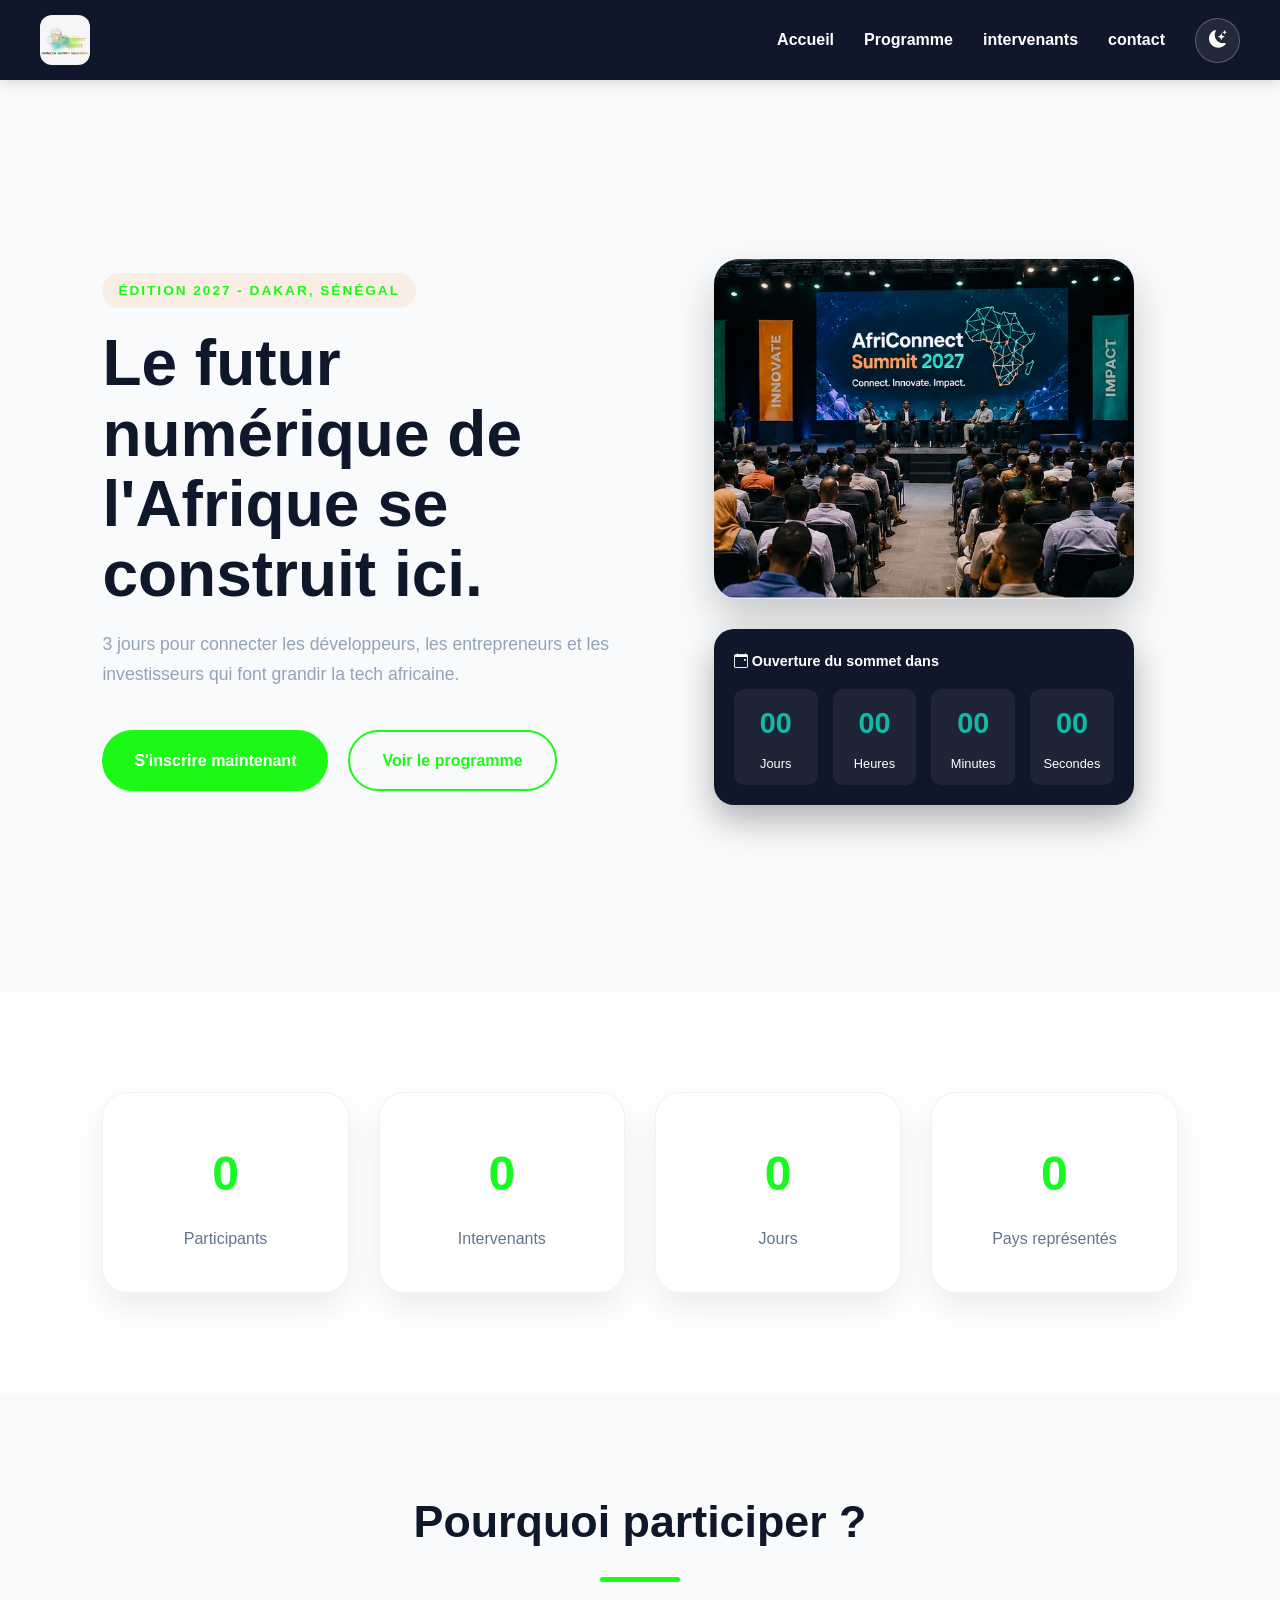
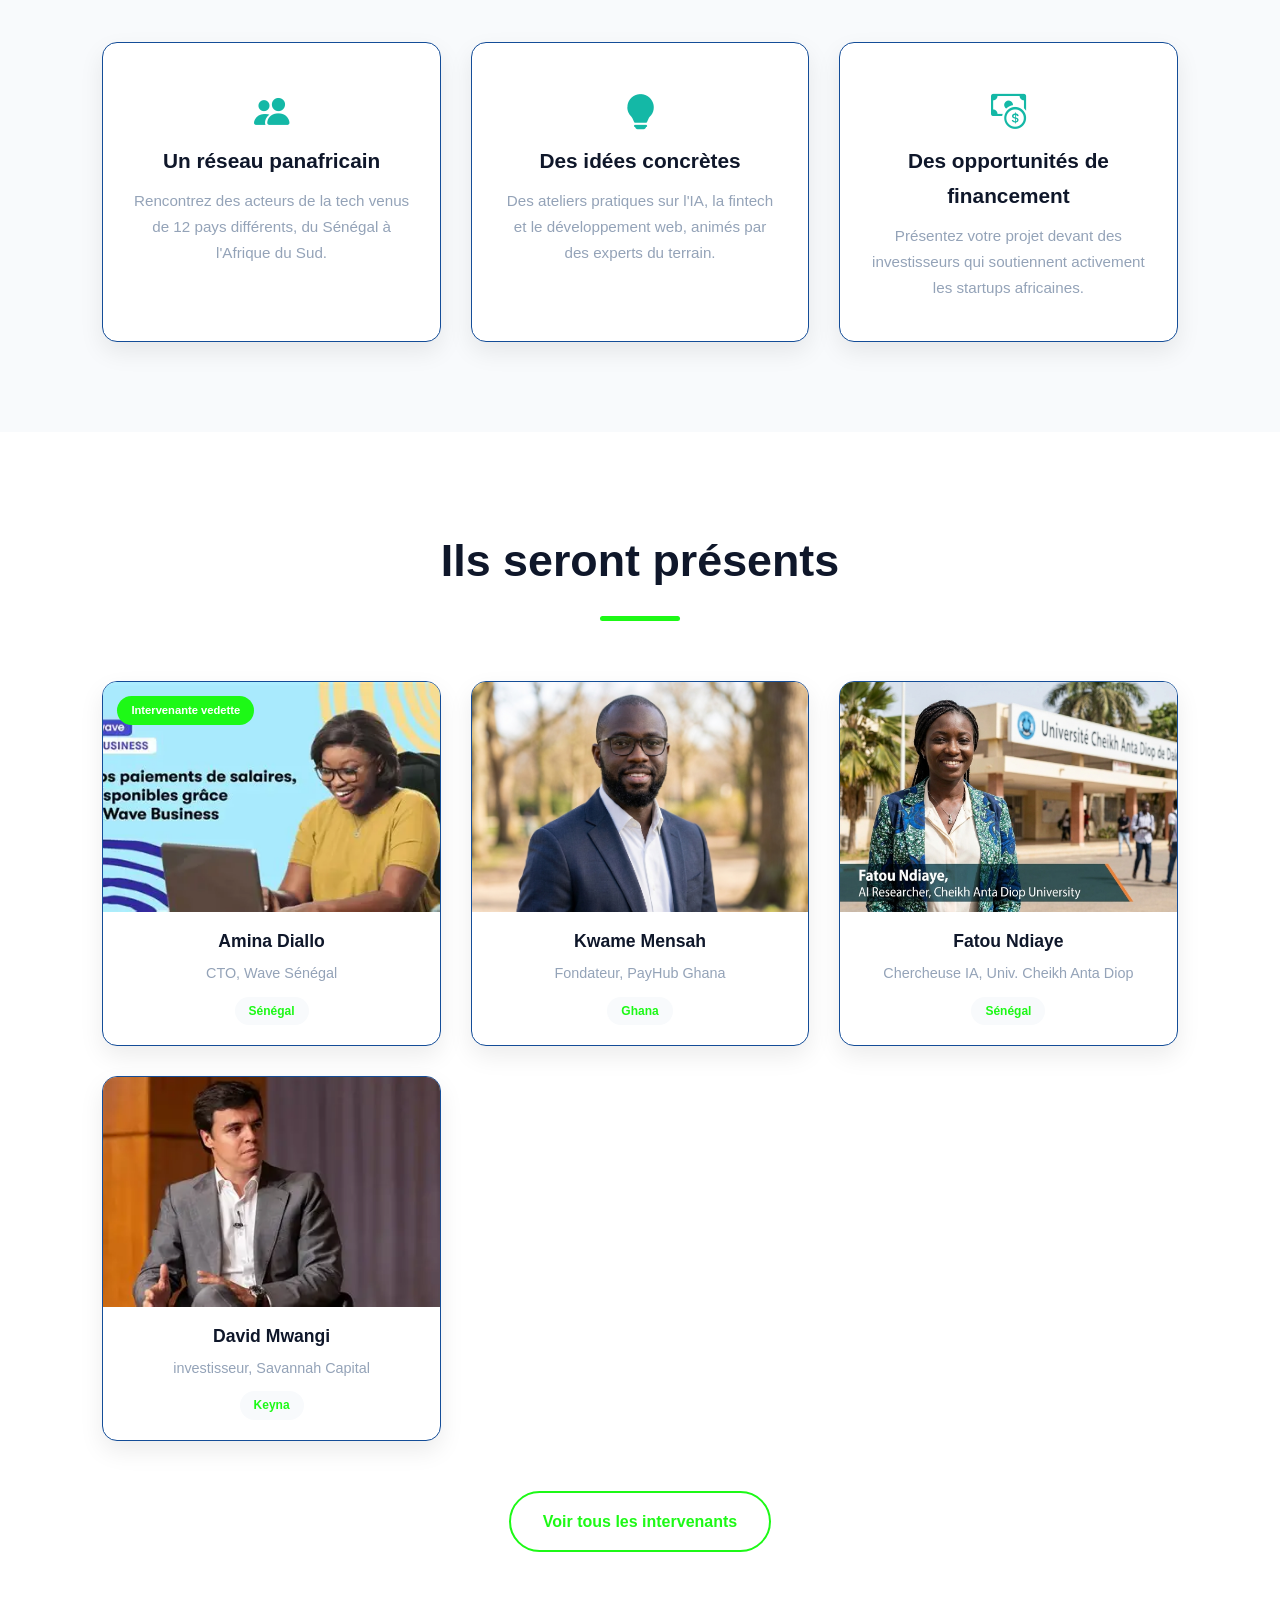
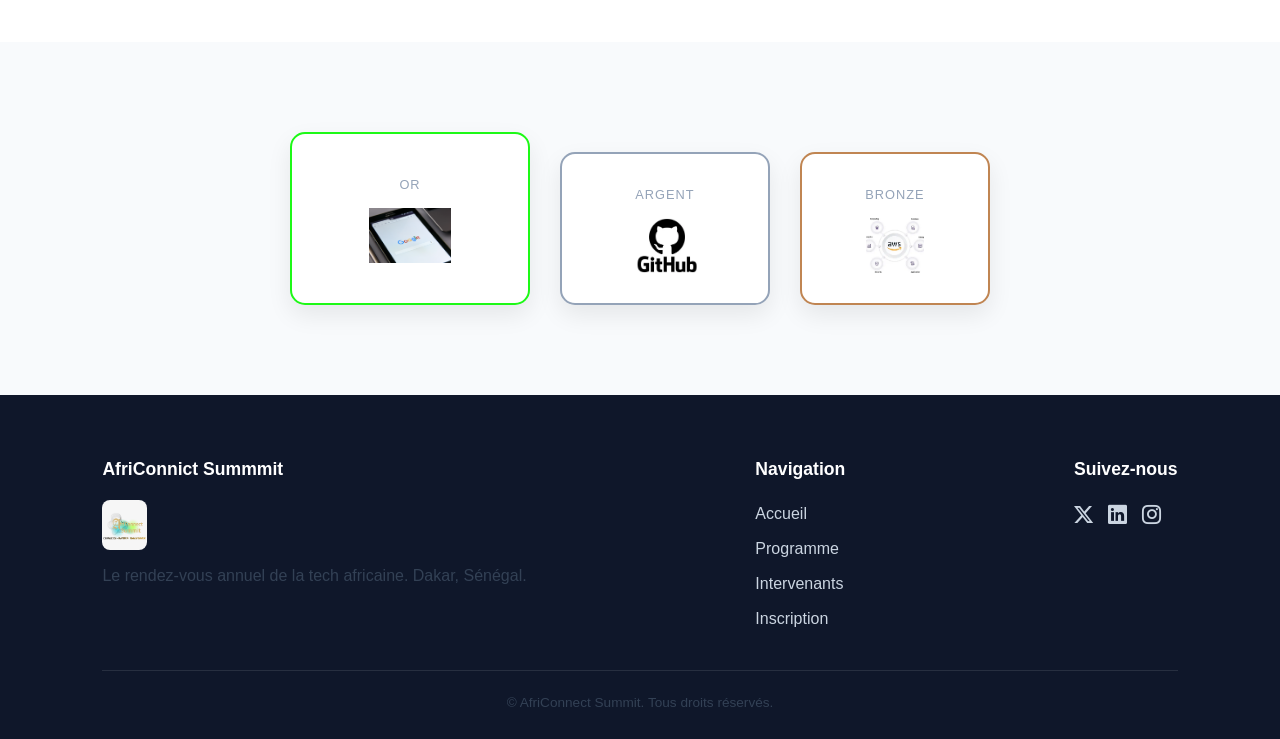
==== commit ffc049ad: "Stylede la page programme : onglets, tableau et thématiques" ====
--- a/index.html
+++ b/index.html
@@ -154,35 +154,35 @@
      <section class="speakers-preview" id="speakers-preview">
       <h2 class="section-title reveal">Ils seront présents</h2>
       <div class="speakers-grid">
-        <!-- Carte intervenants vedette-->
-         <article class="speaker-card speaker-featured reveal">
+          <!-- Carte intervenants vedette-->
+          <article class="speaker-card speaker-featured reveal">
             <img src="images/cto amina diallo.webp" alt="Portrait Amina Diallo">
             <span class="featured-tag">Intervenante vedette</span>
             <h3>Amina Diallo</h3>
             <p>CTO, Wave Sénégal</p>
             <span class="country">Sénégal</span>
-         </article>
+          </article>
          
-         <article class="speaker-card speaker-featured reveal">
-            <img src="images/PayHub.webp" alt="Portrait de Kwame Mensah">
+          <article class="speaker-card speaker-featured reveal">
+            <img src="images/Kwame Mensah.png" alt="Portrait de Kwame Mensah">
             <h3>Kwame Mensah</h3>
             <p>Fondateur, PayHub Ghana</p>
             <span class="country">Ghana</span>
-         </article>
-
-         <article class="speaker-card speaker-featured reveal">
-            <img src="images/Chercheuse IA.webp" alt="Portrait de Fatou Ndiaye">
+          </article>
+
+          <article class="speaker-card speaker-featured reveal">
+            <img src="images/Fatou ndiaye.jpeg" alt="Portrait de Fatou Ndiaye">
             <h3>Fatou Ndiaye</h3>
             <p>Chercheuse IA, Univ. Cheikh Anta Diop</p>
             <span class="country">Sénégal</span>
-         </article>
-
-         <article class=" speaker-card speaker-featured reveal">
+          </article>
+
+          <article class=" speaker-card speaker-featured reveal">
             <img src="images/Savannah Capital.webp" alt="Portrait de Kwame Mensah">
             <h3>David Mwangi</h3>
             <p>investisseur, Savannah Capital</p>
             <span class="country">Keyna</span>
-         </article>
+          </article>
       </div>
       <div class="see-more">
         <a href="intervenants.html" class="btn btn-outline">Voir tous les intervenants</a>
@@ -192,16 +192,16 @@
     <div class="sponsors-list">
       <div class="sponsor-tier tier-gold reveal">
       <p class="tier-label">Or</p>
-      <img src="images/google.webp" alt="Google">
-  </div>
-  <div class="sponsor-tier tier-silver reveal">
-    <p class="tier-label">Argent</p>
-    <img src="images/Github.webp" alt="Github">
-  </div>
-  <div class="sponsor-tier tier-bronze reveal">
-    <p class="tier-label">Bronze</p>
-    <img src="images/aws.webp" alt="AWS">
-  </div>
+      <img src="images/google.jpg" alt="Google">
+    </div>
+    <div class="sponsor-tier tier-silver reveal">
+      <p class="tier-label">Argent</p>
+      <img src="images/Github.webp" alt="Github">
+    </div>
+    <div class="sponsor-tier tier-bronze reveal">
+      <p class="tier-label">Bronze</p>
+      <img src="images/aws.webp" alt="AWS">
+    </div>
 </div>
 </main>
 
--- a/css/style.css
+++ b/css/style.css
@@ -1,25 +1,21 @@
 /*VARIABLES CSS*/
 
 :root{
-
     /* Couleurs */
-
-    --color-primary:#F97316;
+    --color-primary:#1df916;
     --color-secondary:#14B8A6;
     --color-dark:#0F172A;
     --color-light:#F8FAFC;
     --color-white:#FFFFFF;
     --color-text:#334155;
     --color-gray:#94A3B8;
-    --color-border:#E2E8F0;
+    --color-border:#144d98;
 
     /* Polices */
-
     --font-title:'Poppins',sans-serif;
     --font-body:'Inter',sans-serif;
 
     /* Espacements */
-
     --container:1200px;
     --radius:15px;
     --shadow:0 10px 25px rgba(0,0,0,.08);
@@ -27,13 +23,11 @@
 }
 
 /* RESET*/
-
 *{
     margin:0;
     padding:0;
     box-sizing:border-box;
 }
-
 html{
     scroll-behavior:smooth;
 }
@@ -425,9 +419,7 @@
     margin-top:5px;
 }
 
-/*==================================================
-        SECTION STATISTIQUES
-==================================================*/
+/*SECTION STATISTIQUES*/
 
 .stats{
     padding:100px 8%;
@@ -460,7 +452,7 @@
 .stat-number{
     font-size:3rem;
     font-weight:800;
-    color:#F97316;
+    color:#16f921;
 }
 
 .stat-card p{
@@ -468,3 +460,405 @@
     color:#64748B;
     font-weight:500;
 }
+
+/*TITRES DE SECTION (utilisé par why / intervenants*/
+.section-title{
+    text-align:center;
+    font-size:2.8rem;
+    margin-bottom:60px;
+    position:relative;
+}
+
+.section-title::after{
+    content:"";
+    width:80px;
+    height:5px;
+    background:var(--color-primary);
+    display:block;
+    margin:18px auto 0;
+    border-radius:50px;
+}
+
+/*POURQUOI PARTICIPER (Flexbox)*/
+
+.why{
+    background:var(--color-light);
+}
+
+.why-list{
+    max-width:1200px;
+    margin:auto;
+    display:flex;
+    gap:30px;
+    flex-wrap:wrap;
+}
+
+.why-card{
+    flex:1 1 280px;
+    background:#fff;
+    border-radius:var(--radius);
+    padding:40px 30px;
+    text-align:center;
+    box-shadow:var(--shadow);
+    transition:var(--transition);
+    border:1px solid var(--color-border);
+}
+
+.why-card:hover{
+    transform:translateY(-8px);
+}
+
+.why-icon{
+    font-size:2.2rem;
+    color:var(--color-secondary);
+    margin-bottom:15px;
+}
+
+.why-card h3{
+    margin-bottom:10px;
+}
+
+.why-card p{
+    color:var(--color-gray);
+    font-size:.95rem;
+}
+
+/*INTERVENANTS VEDETTES (CSS Grid)*/
+
+.speakers-preview{
+    background:#fff;
+}
+
+.speakers-grid{
+    max-width:1200px;
+    margin:auto;
+    display:grid;
+    grid-template-columns:repeat(3,1fr);
+    gap:30px;
+}
+
+.speaker-card{
+    background:#fff;
+    border-radius:var(--radius);
+    overflow:hidden;
+    text-align:center;
+    padding-bottom:20px;
+    border:1px solid var(--color-border);
+    box-shadow:var(--shadow);
+    transition:var(--transition);
+    position:relative;
+}
+
+.speaker-card:hover{
+    transform:translateY(-8px);
+    box-shadow:0 25px 45px rgba(0,0,0,.12);
+}
+
+.speaker-card img{
+    width:100%;
+    height:230px;
+    object-fit:cover;
+    margin-bottom:15px;
+}
+
+.speaker-card h3{
+    font-size:1.1rem;
+}
+
+.speaker-card p{
+    color:var(--color-gray);
+    font-size:.9rem;
+    margin:4px 0 10px;
+}
+
+.speaker-card .country{
+    display:inline-block;
+    background:var(--color-light);
+    color:var(--color-primary);
+    font-size:.75rem;
+    font-weight:600;
+    padding:4px 14px;
+    border-radius:50px;
+}
+
+.featured-tag{
+    position:absolute;
+    top:14px;
+    left:14px;
+    background:var(--color-primary);
+    color:#fff;
+    font-size:.7rem;
+    font-weight:600;
+    padding:5px 14px;
+    border-radius:50px;
+}
+
+.see-more{
+    text-align:center;
+    margin-top:50px;
+}
+
+/*SPONSORS (Flexbox)*/
+
+.sponsors-list{
+    max-width:1200px;
+    margin:auto;
+    padding:90px 8%;
+    display:flex;
+    justify-content:center;
+    align-items:flex-end;
+    gap:30px;
+    flex-wrap:wrap;
+}
+
+.sponsor-tier{
+    background:#fff;
+    border-radius:var(--radius);
+    text-align:center;
+    padding:30px;
+    box-shadow:var(--shadow);
+}
+
+.tier-label{
+    color:var(--color-gray);
+    font-size:.8rem;
+    text-transform:uppercase;
+    letter-spacing:1px;
+    margin-bottom:12px;
+}
+
+.sponsor-tier img{
+    max-width:110px;
+    max-height:55px;
+    width:auto;
+    object-fit:contain;
+    margin:0 auto;
+}
+
+.tier-gold{
+    width:240px;
+    padding:40px 30px;
+    border:2px solid var(--color-primary);
+}
+
+.tier-silver{
+    width:210px;
+    border:2px solid var(--color-gray);
+}
+
+.tier-bronze{
+    width:190px;
+    border:2px solid #C08552;
+}
+
+/*FOOTER*/
+
+footer{
+    background:var(--color-dark);
+    color:#CBD5E1;
+    padding:60px 8% 25px;
+    position:relative;
+}
+
+.footer-container{
+    max-width:1200px;
+    margin:0 auto 30px;
+    display:flex;
+    justify-content:space-between;
+    gap:30px;
+    flex-wrap:wrap;
+}
+
+.footer-col h3{
+    color:#fff;
+    margin-bottom:15px;
+    font-size:1.1rem;
+}
+
+.footer-col img{
+    width:45px;
+    margin-bottom:12px;
+    border-radius:8px;
+}
+
+.footer-col ul li{
+    margin-bottom:8px;
+}
+
+.footer-col ul li a:hover{
+    color:var(--color-primary);
+}
+
+.social-icons{
+    display:flex;
+    gap:15px;
+    font-size:1.2rem;
+}
+
+.social-icons a{
+    transition:var(--transition);
+}
+
+.social-icons a:hover{
+    color:var(--color-primary);
+    transform:translateY(-3px);
+}
+
+.copyright{
+    text-align:center;
+    font-size:.85rem;
+    border-top:1px solid rgba(255,255,255,.1);
+    padding-top:20px;
+}
+
+.back-to-top{
+    position:fixed;
+    bottom:30px;
+    right:30px;
+    width:48px;
+    height:48px;
+    border-radius:50%;
+    background:var(--color-primary);
+    color:#fff;
+    border:none;
+    cursor:pointer;
+    font-size:1.1rem;
+    opacity:0;
+    pointer-events:none;
+    transition:var(--transition);
+    z-index:900;
+}
+
+.back-to-top.show{
+    opacity:1;
+    pointer-events:auto;
+}
+
+.back-to-top:hover{
+    transform:translateY(-4px);
+}
+
+/* Programme - Onglets + Tableau*/
+.schedule{
+    max-width: 1000px;
+    margin: 0 auto;
+}
+
+.tabs{
+    display: flex;
+    justify-content: center;
+    gap: 15px;
+    margin-bottom: 40px;
+    flex-wrap: wrap;
+}
+
+.tab-btn{
+    display: flex;
+    align-items: center;
+    gap: 10px;
+    padding: 12px 22px;
+    border-radius:50px;
+    border:1px solid var(--color-border);
+    background:#fff;
+    color:var(--color-text);
+    cursor:pointer;
+    font-weight:600;
+    transition:var(--transition);
+}
+
+.tab-num{
+    font-family:var(--font-title);
+    font-size:.75rem;
+    background:var(--color-light);
+    color:var(--color-gray);
+    padding:4px 9px;
+    border-radius:6px;
+    transition:var(--transition);
+}
+
+.tab-btn.active{
+    background:var(--color-primary);
+    border-color:var(--color-primary);
+    color:#fff;
+}
+
+.tab-btn.active .tab-num{
+    background:rgba(255,255,255,.25);
+    color:#fff;
+}
+
+/* Masque les plannings des jours non sélectionnés (géré en JS) */
+.tab-content{
+    display:none;
+}
+
+.tab-content.active{
+    display:block;
+}
+
+.schedule-table{
+    width:100%;
+    border-collapse:collapse;
+    border-radius:var(--radius);
+    overflow:hidden;
+    margin-bottom:20px;
+}
+
+.schedule-table th,
+.schedule-table td{
+    padding:16px;
+    text-align:left;
+    font-size:.9rem;
+}
+
+.schedule-table thead{
+    background:var(--color-primary);
+    color:#fff;
+}
+
+/* Alternance de couleurs sur les lignes */
+.schedule-table tbody tr:nth-child(odd){
+    background:#fff;
+}
+
+.schedule-table tbody tr:nth-child(even){
+    background:var(--color-light);
+}
+
+/*THEMATIQUES (CSS Grid 2x2)*/  
+.themes{
+    background:var(--color-light);
+}
+
+.themes-grid{
+    max-width:800px;
+    margin:0 auto;
+    display:grid;
+    grid-template-columns:repeat(2,1fr);
+    gap:30px;
+}
+
+.theme-card{
+    background:#fff;
+    border-radius:var(--radius);
+    padding:35px;
+    border:1px solid var(--color-border);
+    box-shadow:var(--shadow);
+    transition:var(--transition);
+}
+
+.theme-card:hover{
+    transform:translateY(-6px);
+}
+
+.theme-icon{
+    font-size:1.9rem;
+    color:var(--color-primary);
+    margin-bottom:12px;
+}
+
+.theme-card p{
+    color:var(--color-gray);
+    font-size:.9rem;
+    margin-top:8px;
+}
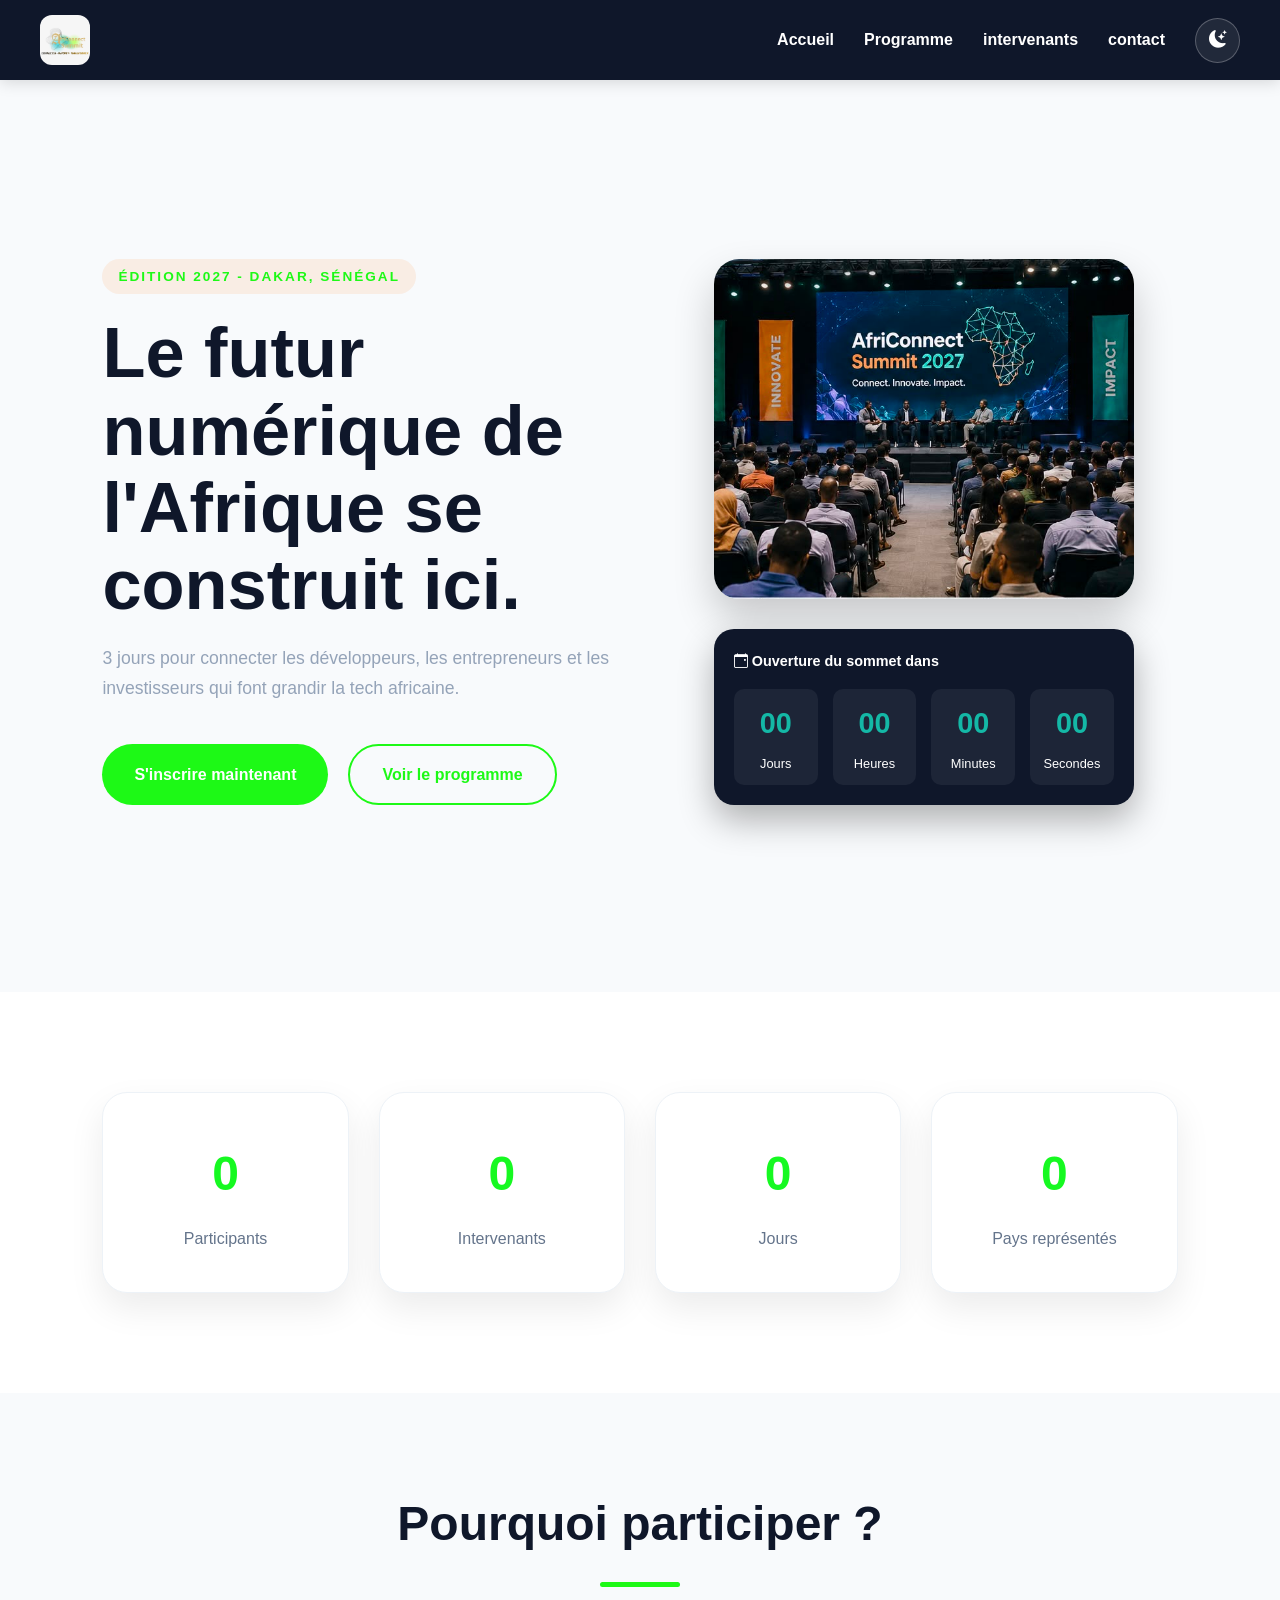
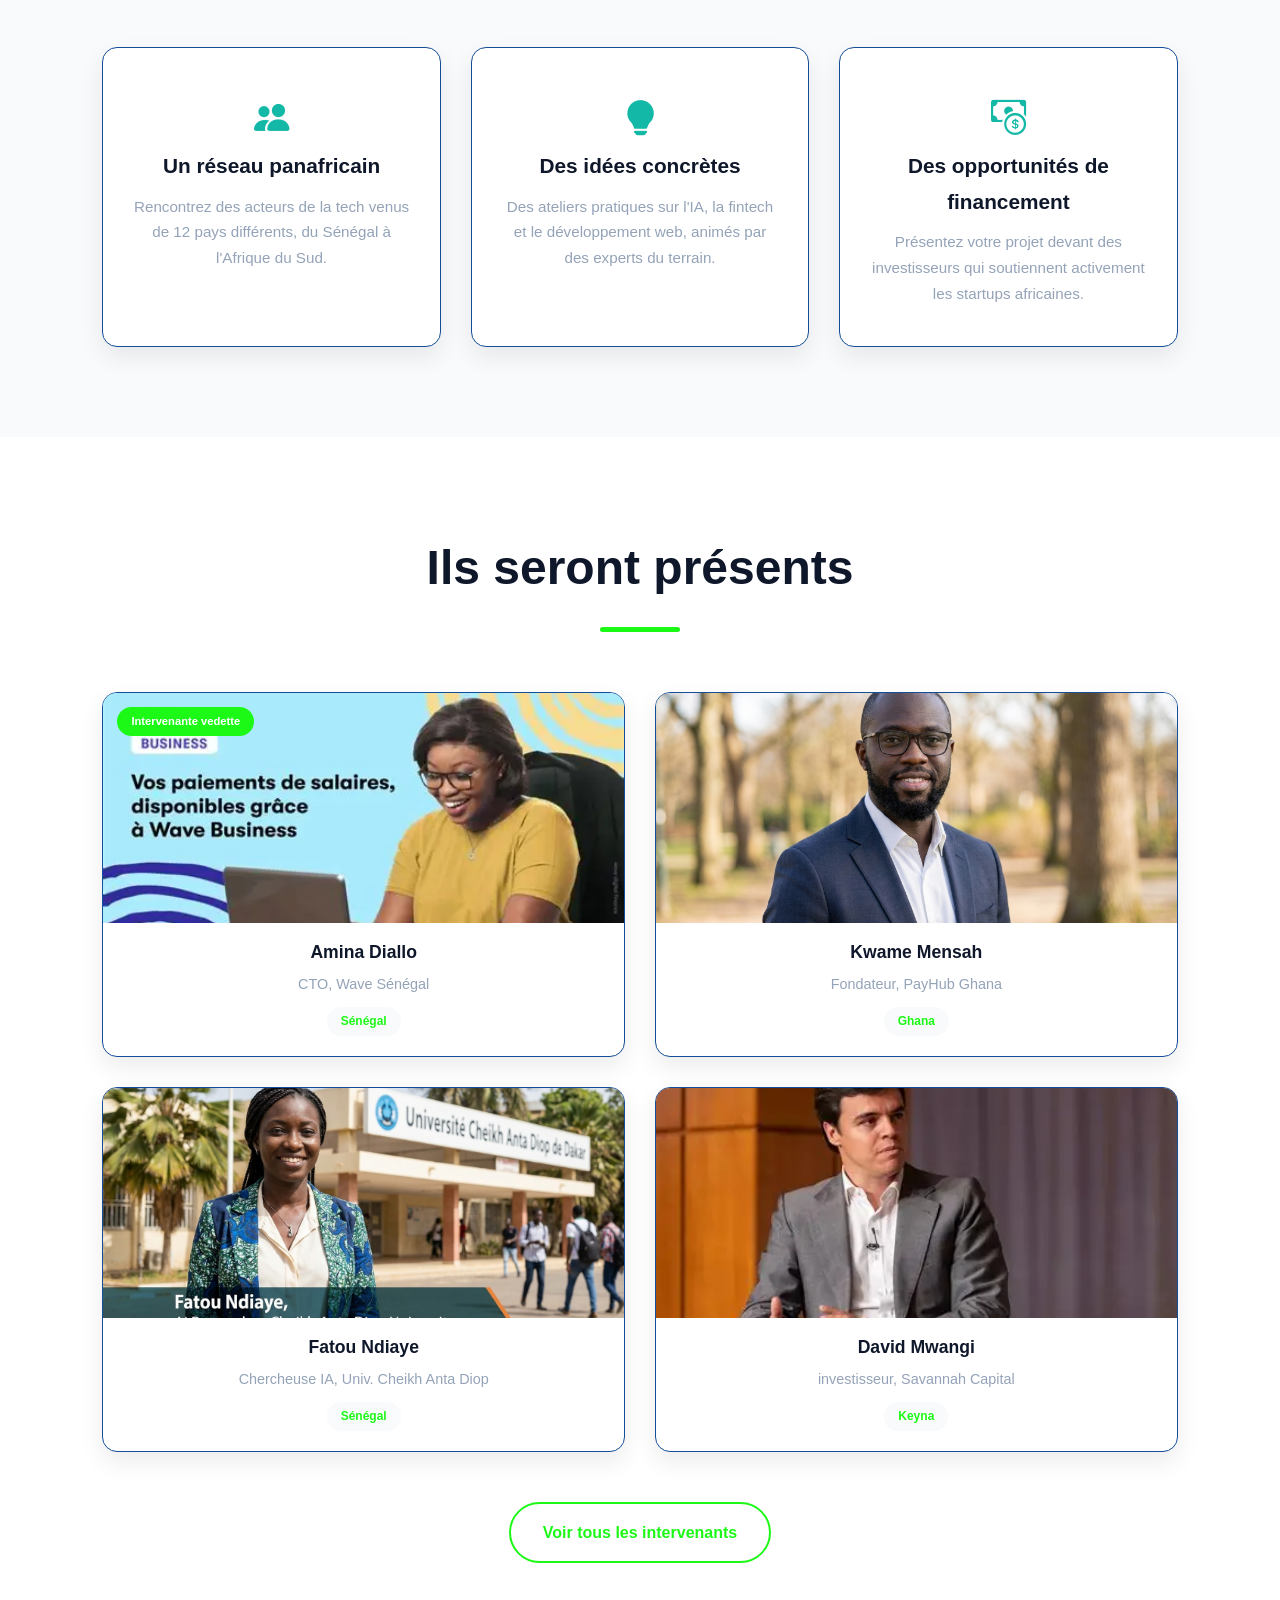
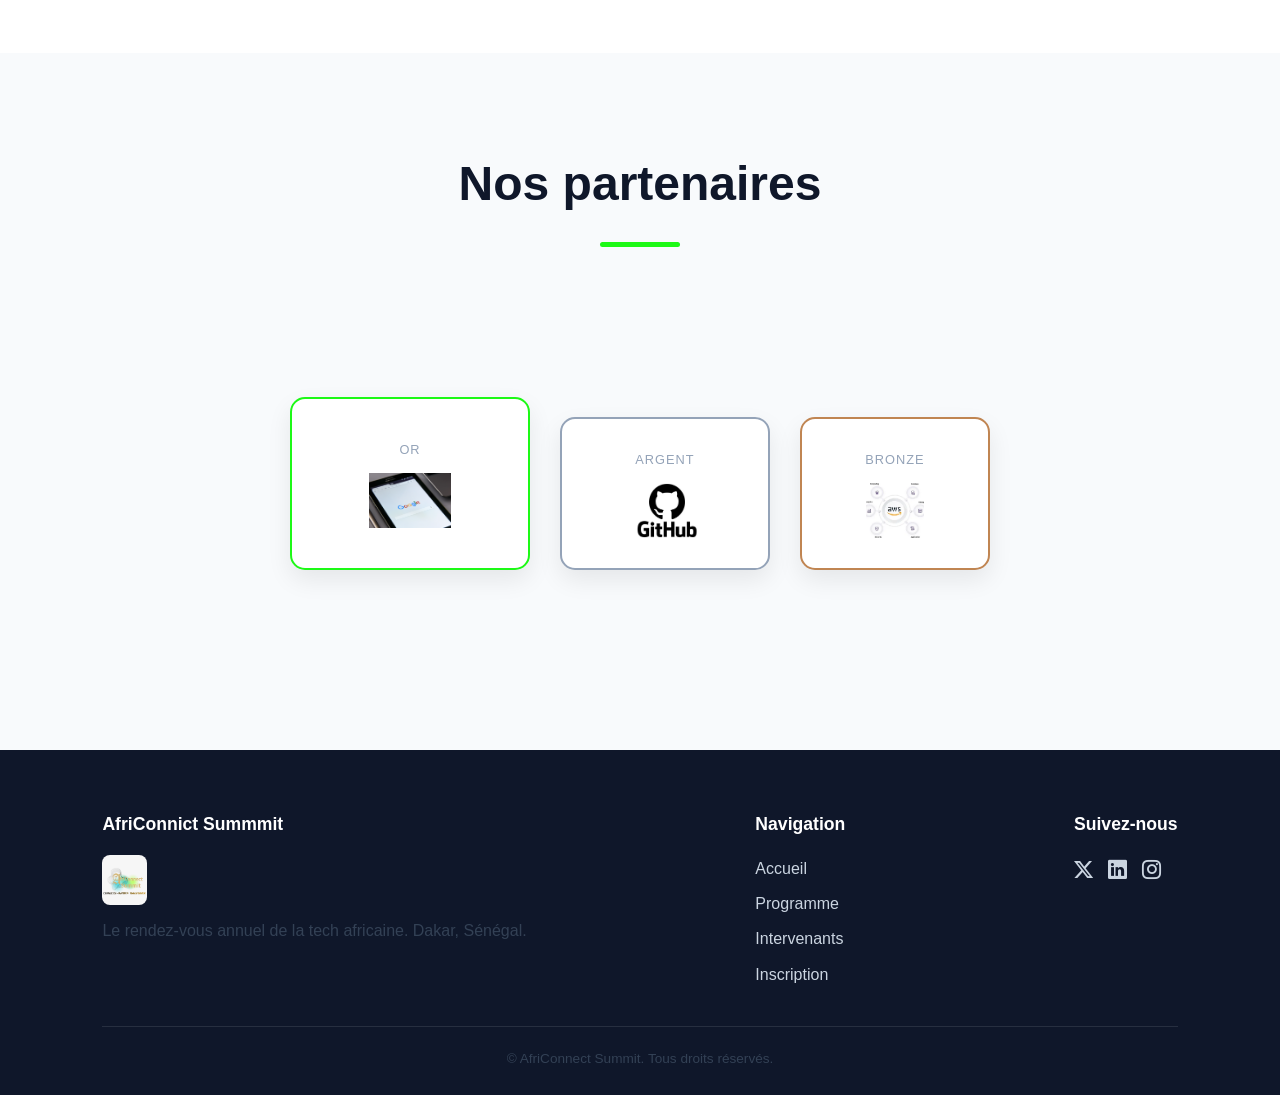
==== commit 5e350b87: "Responsive complet: mobile 375px, tablette 768px, destop 1200px" ====
--- a/index.html
+++ b/index.html
@@ -35,6 +35,9 @@
                         <i class="bi bi-moon-stars-fill"></i>
                      </button>
 
+                    <!-- Bonton menu hamburger mobile-->
+                     <button id="hamburger" class="hamburger" aria-label="Ouvrir le menu"></button>
+                     
                      <!-- Bonton menu hamburger mobile-->
                     <button id="hamburger" class="hamburger" aria-label="Ouvrir le menu">
                       <span></span>
@@ -151,7 +154,7 @@
       </div>
     </section>
     <!-- SECTION INTERVENATS VEDETTES-->
-     <section class="speakers-preview" id="speakers-preview">
+    <section class="speakers-preview" id="speakers-preview">
       <h2 class="section-title reveal">Ils seront présents</h2>
       <div class="speakers-grid">
           <!-- Carte intervenants vedette-->
@@ -189,20 +192,24 @@
       </div>
     </section>
 
-    <div class="sponsors-list">
-      <div class="sponsor-tier tier-gold reveal">
-      <p class="tier-label">Or</p>
-      <img src="images/google.jpg" alt="Google">
-    </div>
-    <div class="sponsor-tier tier-silver reveal">
-      <p class="tier-label">Argent</p>
-      <img src="images/Github.webp" alt="Github">
-    </div>
-    <div class="sponsor-tier tier-bronze reveal">
-      <p class="tier-label">Bronze</p>
-      <img src="images/aws.webp" alt="AWS">
-    </div>
-</div>
+    <!--SECTION SPONSORS-->
+    <section class="sponsors" id="sponsors">
+        <h2 class="section-title reveal">Nos partenaires</h2>
+        <div class="sponsors-list">
+          <div class="sponsor-tier tier-gold reveal">
+          <p class="tier-label">Or</p>
+          <img src="images/google.jpg" alt="Google">
+        </div>
+        <div class="sponsor-tier tier-silver reveal">
+          <p class="tier-label">Argent</p>
+          <img src="images/Github.webp" alt="Github">
+        </div>
+        <div class="sponsor-tier tier-bronze reveal">
+          <p class="tier-label">Bronze</p>
+          <img src="images/aws.webp" alt="AWS">
+        </div>
+      </div>
+    </section>
 </main>
 
 <!-- FOOTER-->
--- a/css/style.css
+++ b/css/style.css
@@ -320,8 +320,9 @@
 }
 
 .hero-title{
-    font-size:4rem;
+    font-size:clamp(2rem, 6vw,4rem);
     line-height:1.1;
+    overflow-wrap: break-word;
 }
 
 .hero-subtitle{
@@ -533,7 +534,7 @@
     max-width:1200px;
     margin:auto;
     display:grid;
-    grid-template-columns:repeat(3,1fr);
+    grid-template-columns:repeat(2,1fr);
     gap:30px;
 }
 
@@ -608,7 +609,7 @@
     justify-content:center;
     align-items:flex-end;
     gap:30px;
-    flex-wrap:wrap;
+    flex-wrap:nowrap;
 }
 
 .sponsor-tier{
@@ -651,8 +652,8 @@
     border:2px solid #C08552;
 }
 
+
 /*FOOTER*/
-
 footer{
     background:var(--color-dark);
     color:#CBD5E1;
@@ -862,3 +863,320 @@
     font-size:.9rem;
     margin-top:8px;
 }
+
+/*INTERVENANTS - FILTRAGE DYNAMIQUE*/
+.filters{
+    display:flex;
+    justify-content:center;
+    gap:12px;
+    flex-wrap:wrap;
+    margin-bottom:50px;
+}
+
+.filter-btn{
+    padding:10px 22px;
+    border-radius:50px;
+    border:1px solid var(--color-border);
+    background:#fff;
+    color:var(--color-text);
+    cursor:pointer;
+    font-weight:600;
+    transition:var(--transition);
+}
+
+.filter-btn.active,
+.filter-btn:hover{
+    background:var(--color-primary);
+    color:#fff;
+    border-color:var(--color-primary);
+}
+
+/*GRILLE COMPLETE DES INTERVENANTS (CSS Grid)*/
+.speakers-full-grid{
+    max-width:1200px;
+    margin:auto;
+    display:grid;
+    grid-template-columns:repeat(3,1fr);
+    gap:30px;
+}
+
+/* .speaker-card est déjà stylée (utilisée sur l'accueil),
+   donc les cartes ici héritent automatiquement du même style */
+
+/* Cartes masquées par le filtrage JS (initFilters() dans main.js) */
+.speaker-card.hidden{
+    display:none;
+}
+
+/*HERO INTERNE (programme / intervenants / contact)*/
+.page-hero{
+    background:var(--color-dark);
+    color:#fff;
+    padding:60px 8%;
+    text-align:center;
+}
+.page-hero h1{
+    color:#fff;
+    font-size:2.6rem;
+    margin-bottom:10px;
+}
+.page-hero p{
+    color:#CBD5E1;
+}
+.breadcrumb{
+    margin-bottom:15px;
+    font-size:.85rem;
+    color:var(--color-gray);
+}
+.breadcrumb a:hover{
+    color:var(--color-primary);
+}
+
+/*CONTACT - FORMULAIRE + INFOS*/
+.contact-wrapper{
+    max-width:1200px;
+    margin:auto;
+    display:flex;
+    gap:60px;
+    align-items:flex-start;
+}
+.contact-form-col{
+    flex:1.3;
+}
+.contact-info-col{
+    flex:1;
+}
+.form-group{
+    margin-bottom:20px;
+    display:flex;
+    flex-direction:column;
+}
+.form-group label{
+    margin-bottom:8px;
+    font-weight:600;
+    font-size:.9rem;
+}
+.form-group input,
+.form-group select,
+.form-group textarea{
+    padding:14px 16px;
+    border-radius:12px;
+    border:1.5px solid var(--color-border);
+    background:#fff;
+    color:var(--color-text);
+    font-family:var(--font-body);
+    font-size:.95rem;
+    transition:var(--transition);
+}
+.form-group input:focus,
+.form-group select:focus,
+.form-group textarea:focus{
+    outline:none;
+    border-color:var(--color-primary);
+}
+.form-group input.valid,
+.form-group select.valid,
+.form-group textarea.valid{
+    border-color:#22C55E;
+}
+.form-group input.invalid,
+.form-group select.invalid,
+.form-group textarea.invalid{
+    border-color:#EF4444;
+}
+.error-message{
+    color:#EF4444;
+    font-size:.8rem;
+    margin-top:5px;
+    min-height:1rem;
+}
+.success-message{
+    display:none;
+    background:rgba(34,197,94,.1);
+    border:1px solid #22C55E;
+    color:#16A34A;
+    padding:16px;
+    border-radius:12px;
+    margin-top:15px;
+}
+.success-message.show{
+    display:block;
+}
+.info-list{
+    margin-bottom:40px;
+}
+.info-list li{
+    display:flex;
+    align-items:center;
+    gap:10px;
+    margin-bottom:12px;
+    color:var(--color-gray);
+    font-size:.9rem;
+}
+.info-list i{
+    color:var(--color-primary);
+}
+
+/*FAQ - ACCORDEON EN CSS PUR (:focus-within)*/
+.faq-item{
+    border-bottom:1px solid var(--color-border);
+    padding:16px 0;
+    cursor:pointer;
+}
+.faq-question{
+    font-weight:600;
+    font-size:.95rem;
+    position:relative;
+    padding-right:25px;
+}
+.faq-question::after{
+    content:"+";
+    position:absolute;
+    right:0;
+    top:0;
+    font-size:1.2rem;
+    transition:var(--transition);
+}
+.faq-item:focus-within .faq-question::after{
+    transform:rotate(45deg);
+}
+.faq-answer{
+    max-height:0;
+    overflow:hidden;
+    transition:max-height var(--transition);
+    color:var(--color-gray);
+    font-size:.9rem;
+}
+.faq-item:focus-within .faq-answer{
+    max-height:200px;
+    margin-top:10px;
+}
+
+/*CARTE*/
+.map-wrapper{
+    max-width:1000px;
+    margin:0 auto;
+    border-radius:var(--radius);
+    overflow:hidden;
+    border:1px solid var(--color-border);
+}
+.map-wrapper iframe{
+    width:100%;
+    display:block;
+}
+
+/* RESPONSIVE - mobile (375px), tablette (768px), desktop (1200px) */
+/* --- TABLETTE 768px ---*/
+@media(max-width:768px){
+    /* Le hero passe en 1 colonne */
+    .hero-grid{
+        grid-template-columns:1fr;
+        text-align:center;
+    }
+    .hero-eyebrow{
+        margin: 0 auto;
+    }
+    .hero-buttons{
+        justify-content:center;
+    }
+    .hero-visual{
+        position: relative;
+        width: 100%;
+        max-width: 550px;
+        margin: 40px auto 0;
+    }
+    .countdown-card{
+        margin-top: 20px;
+        width:100%;
+        max-width:400px;
+    }
+
+    /* Menu mobile */
+    .navbar-container{
+        flex-wrap: wrap;
+    }
+    .nav-links{
+        display: none;
+        width: 100%;
+        margin-left: 0;
+        margin-right: 0;
+        flex-direction: column;
+        order: 3;
+        padding-top: 15px;
+    }
+    .nav-links.open{
+        display: flex;
+    }
+    .hamburger{
+        display: flex;
+    }
+
+    /* Grilles qui passent en 2 colonnes */
+    .stats-grid{
+        grid-template-columns: repeat(2, 1fr);
+    }
+    .speakers-grid,
+    .speakers-full-grid{
+        grid-template-columns: repeat(2, 1fr);
+    }
+    .themes-grid{
+        grid-template-columns: 1fr;
+    }
+    /* Contact : formulaire et infos passent l'un sous l'autre */
+    .contact-wrapper{
+        flex-direction: column;
+    }
+    /* Sponsors : on réautorise le retour à la ligne sur petit écran */
+    .sponsors-list{
+        flex-wrap: wrap;
+    }
+}
+
+/* --- MOBILE 375px ---*/
+@media(max-width: 375px){
+    .hero-title{
+        font-size: 2.4rem;
+    }
+    .hero-subtitle{
+        font-size: 1rem;
+    }
+    .stats-grid,
+    .speakers-grid,
+    .speakers-full-grid{
+        grid-template-columns: 1fr;
+    }
+    .stat-card{
+        padding: 28px 20px;
+    }
+    .countdown{
+        gap: 8px;
+    }
+    .countdown-item{
+        padding: 8px 4px;
+    }
+    .countdown-item span{
+        font-size: 1.4rem;
+    }
+    .navbar-container{
+        padding: 15px 20px;
+    }
+    .tier-gold, .tier-silver, .tier-bronze{
+        width: 100%;
+        max-width: 280px;
+    }
+}
+
+/* --- DESKTOP 1200px ---*/
+@media(min-width: 1200px){
+    .navbar-container,
+    .hero-grid,
+    .stats-grid{
+        max-width: 1300px;
+    }
+    .hero-title{
+        font-size: 4.4rem;
+    }
+    .section-title{
+        font-size: 3rem;
+    }
+}
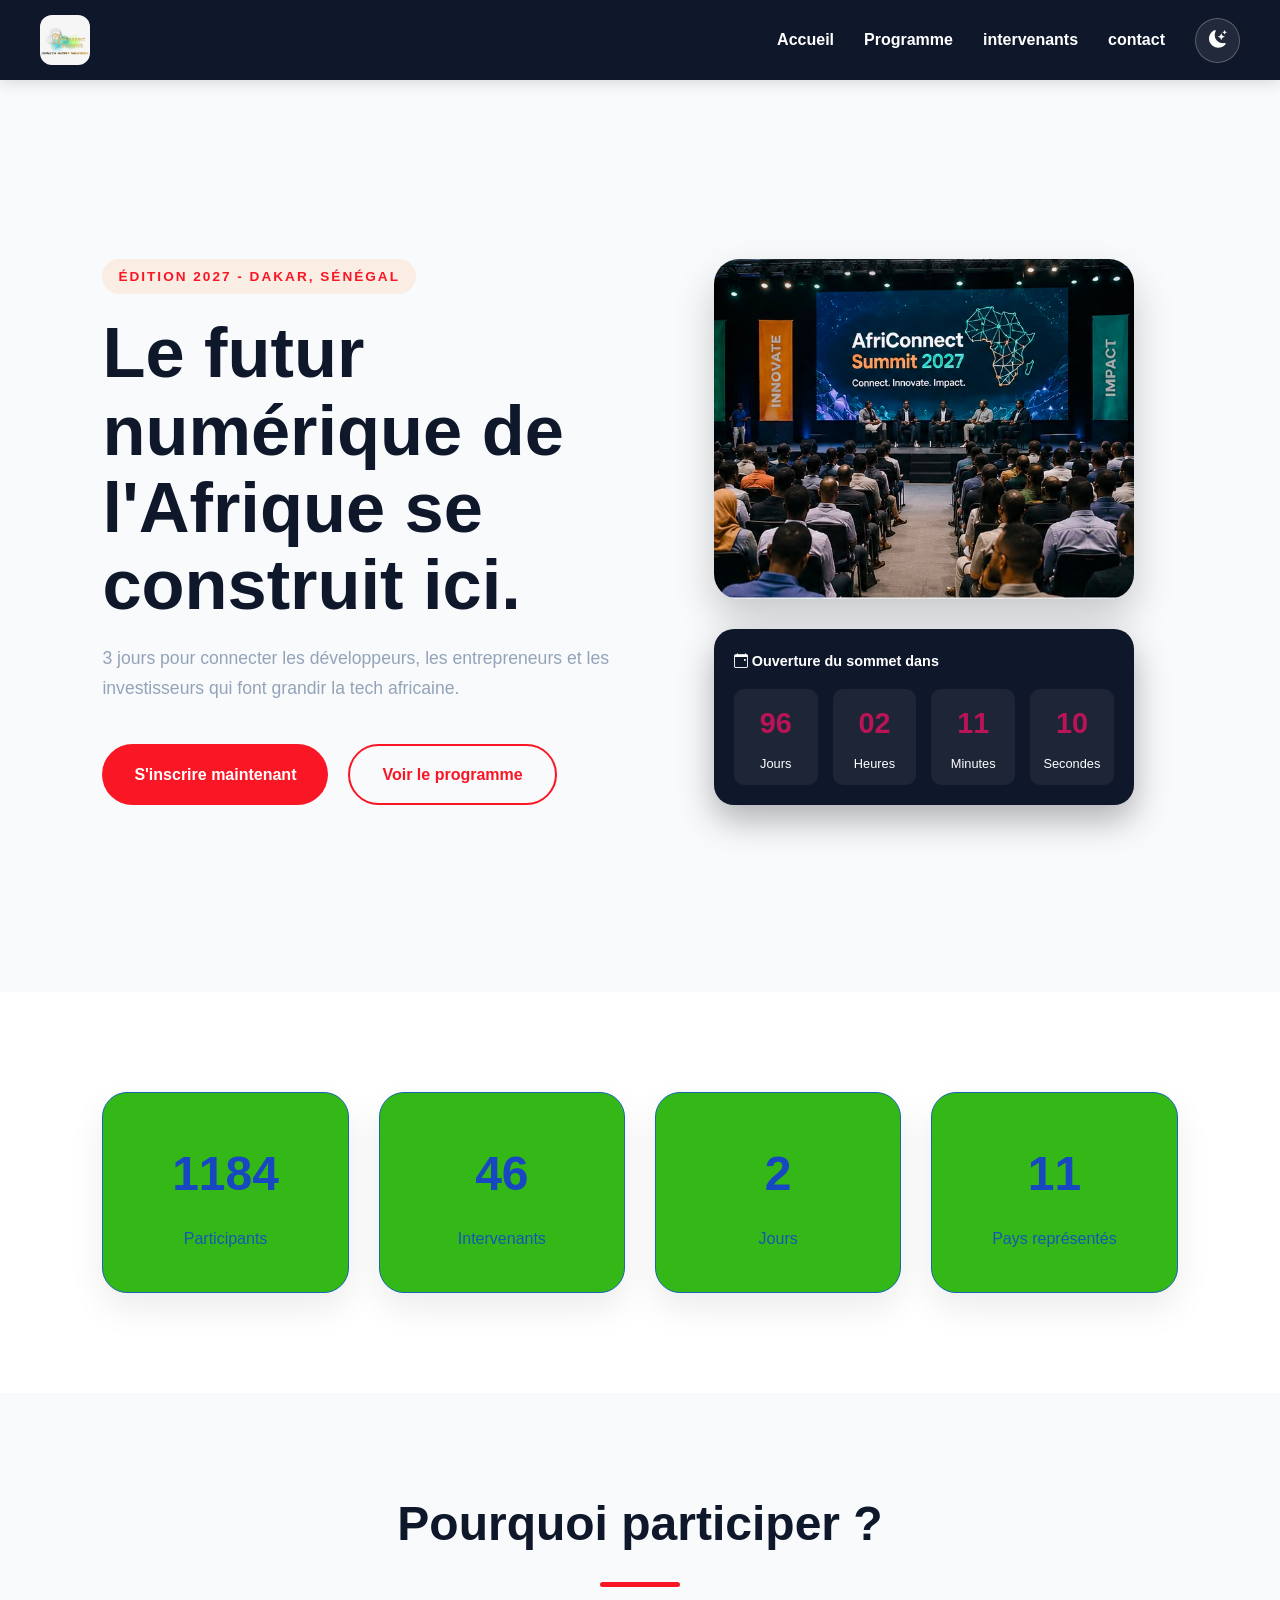
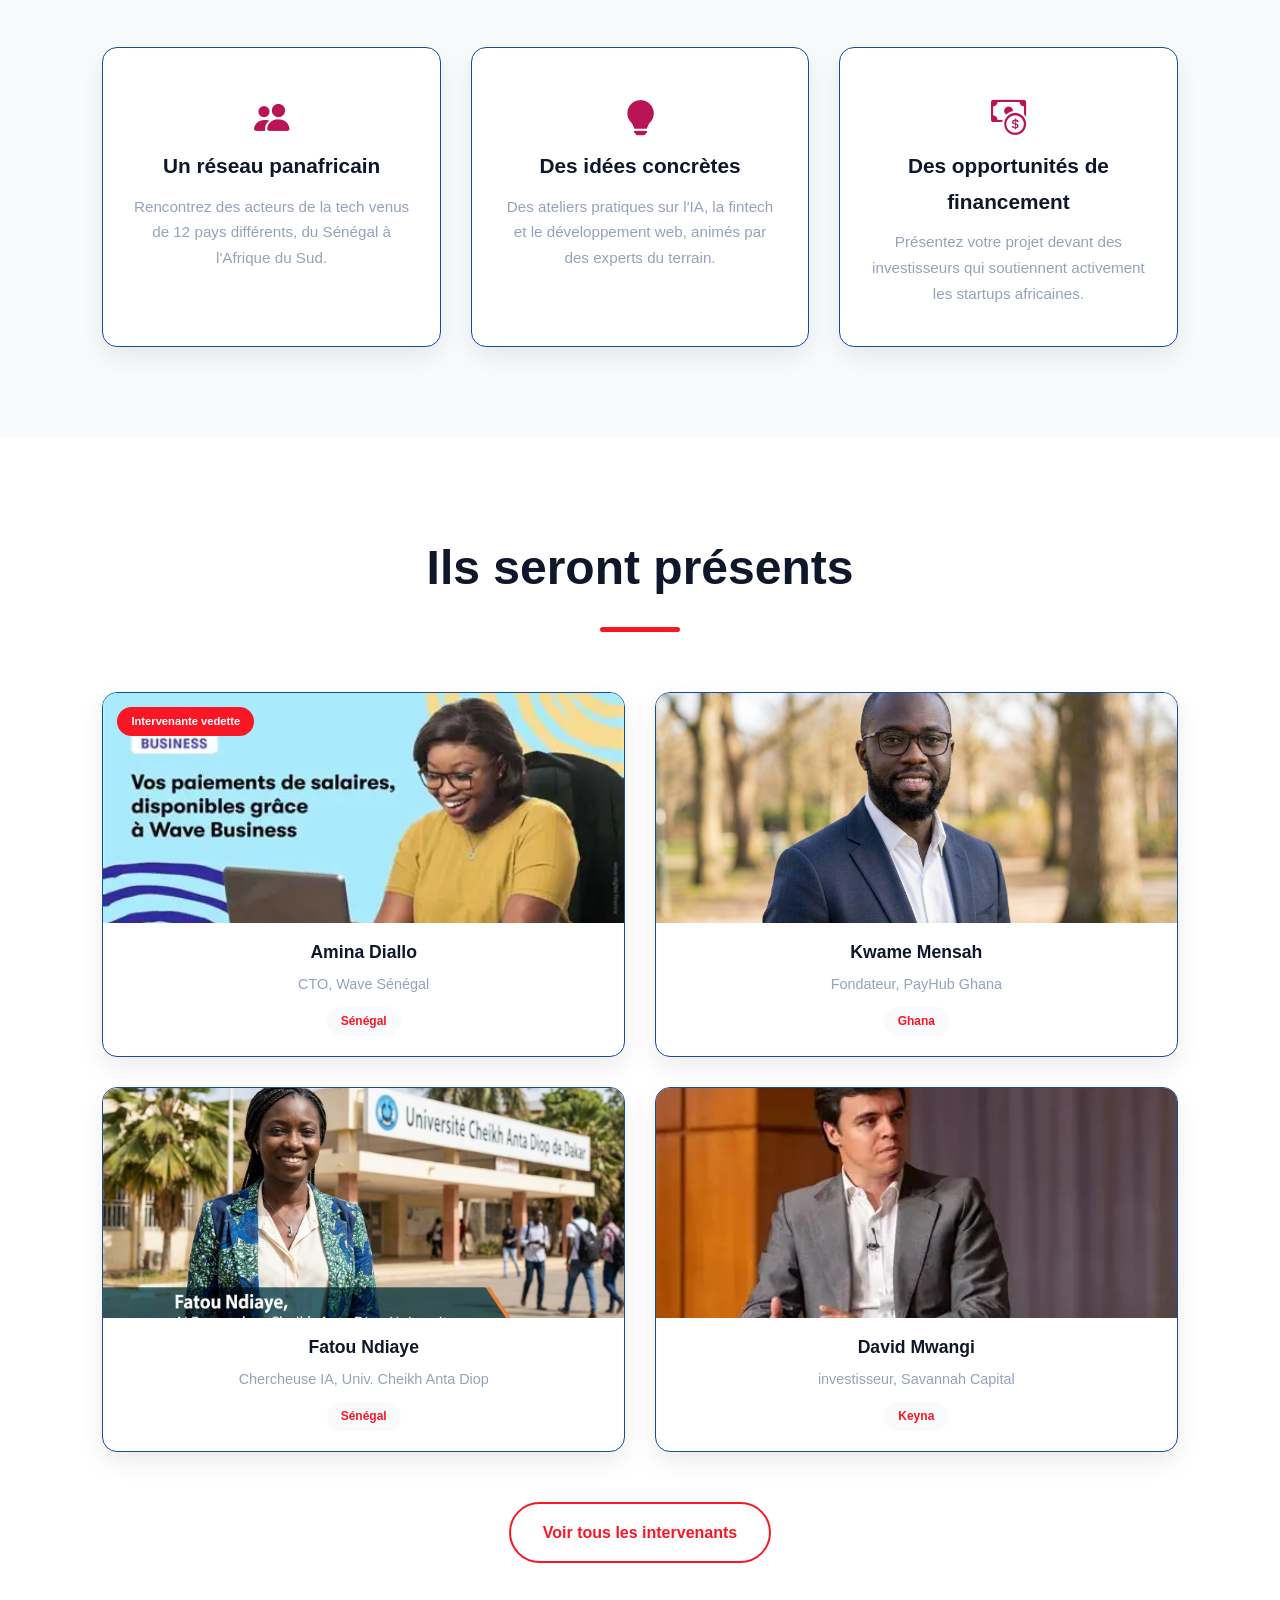
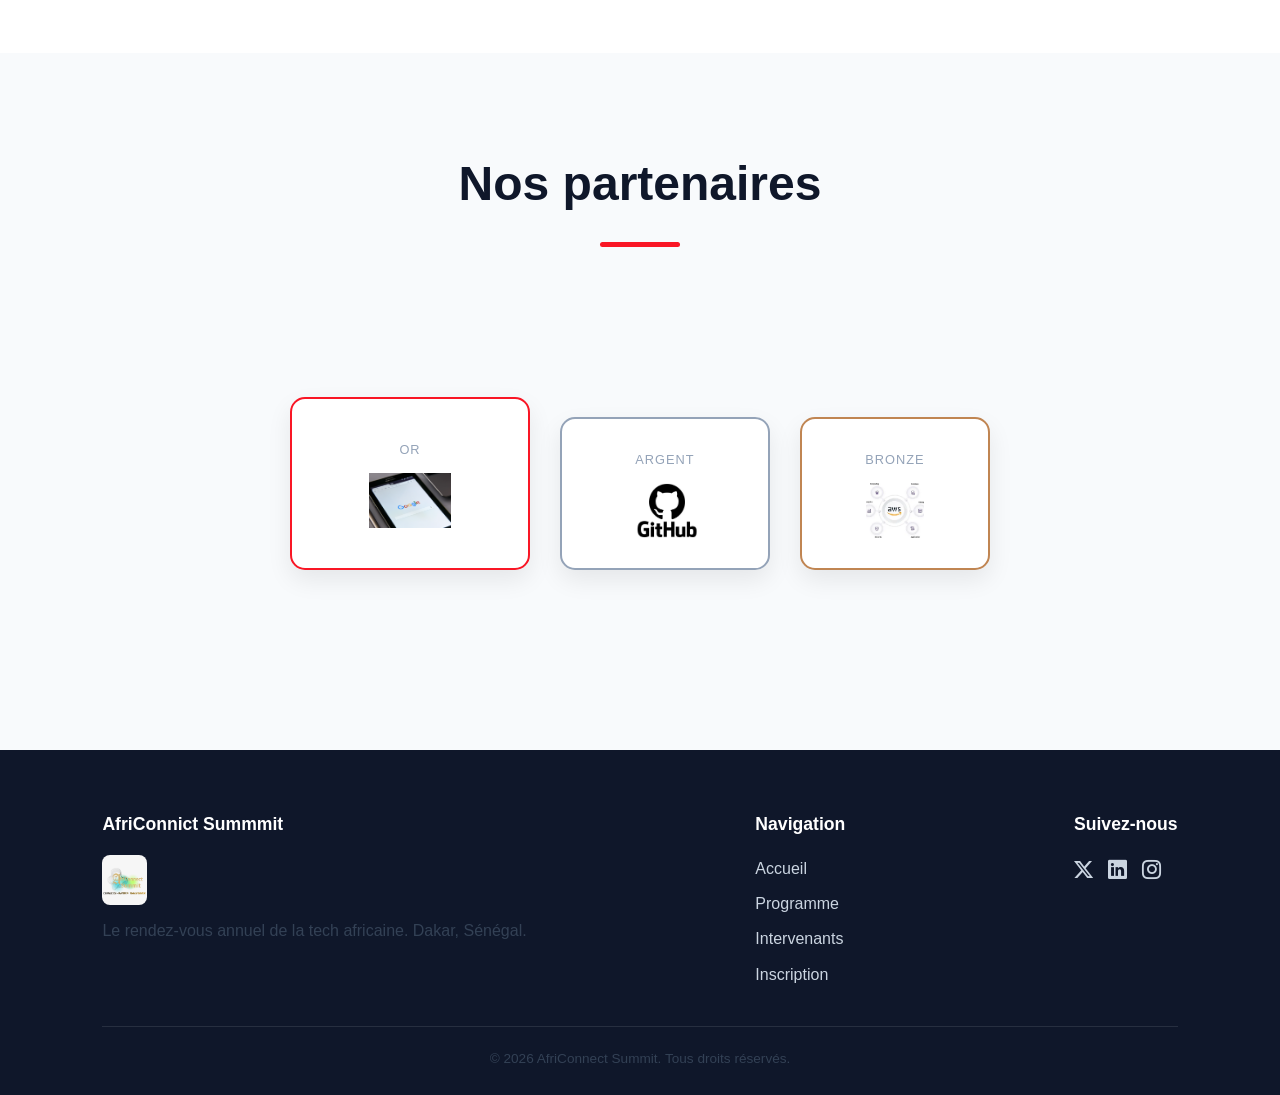
==== commit 35aaca08: "Ajout des fonctionnalités Javascript: dark mode, countdown, onglets, filtres, validation, hamburger" ====
--- a/index.html
+++ b/index.html
@@ -232,9 +232,9 @@
       <div class="footer-col">
         <h3>Suivez-nous</h3>
         <div class="social-icons">
-          <a href="#" aria-label="Twitter"><i class="bi bi-twitter-x"></i></a>
-          <a href="#" aria-label="LinkedIn"><i class="bi bi-linkedin"></i></a>
-          <a href="#" aria-label="Instagram"><i class="bi bi-instagram"></i></a>
+          <a href="https://x.com/AfriClimateTech" aria-label="Twitter"><i class="bi bi-twitter-x"></i></a>
+          <a href="https://www.linkedin.com/in/africa-tech-radio/?lipi=urn%3Ali%3Apage%3Ad_flagship3_search_srp_all%3BCMxRrj3mQbOLRK74yhK6oQ%3D%3D" aria-label="LinkedIn"><i class="bi bi-linkedin"></i></a>
+          <a href="https://www.instagram.com/africonnectravel/?__pwa=1#" aria-label="Instagram"><i class="bi bi-instagram"></i></a>
         </div>
       </div>
     </div>
--- a/css/style.css
+++ b/css/style.css
@@ -2,11 +2,11 @@
 
 :root{
     /* Couleurs */
-    --color-primary:#1df916;
-    --color-secondary:#14B8A6;
+    --color-primary:#f91625;
+    --color-secondary:#b81456;
     --color-dark:#0F172A;
     --color-light:#F8FAFC;
-    --color-white:#FFFFFF;
+    --color-white:#c52222;
     --color-text:#334155;
     --color-gray:#94A3B8;
     --color-border:#144d98;
@@ -18,8 +18,71 @@
     /* Espacements */
     --container:1200px;
     --radius:15px;
-    --shadow:0 10px 25px rgba(0,0,0,.08);
+    --shadow:0 10px 25px rgba(0, 0, 0, 0.08);
     --transition:.35s ease;
+}
+
+/* Variables du mode sombre : le JS bascule juste l'attribut data-theme,
+   c'est ce bloc qui redéfinit les couleurs en conséquence */
+[data-theme="dark"]{
+    --color-light:#0B1120;
+    --color-text:#E2E8F0;
+    --color-border:#3d914b;
+}
+
+/* Les titres utilisent var(--color-dark) comme couleur de texte,et --color-dark reste identique (utilisé aussi pour la navbar/hero qui doivent rester sombres) donc on force les titres en clair ici */
+[data-theme="dark"] h1,
+[data-theme="dark"] h2,
+[data-theme="dark"] h3,
+[data-theme="dark"] h4{
+    color:#F8FAFC;
+}
+
+/* Cartes et blocs à fond blanc codé en dur : on les fait passer
+   en sombre aussi quand le dark mode est actif */
+[data-theme="dark"] .stat-card,
+[data-theme="dark"] .why-card,
+[data-theme="dark"] .speaker-card,
+[data-theme="dark"] .sponsor-tier,
+[data-theme="dark"] .tab-btn,
+[data-theme="dark"] .theme-card,
+[data-theme="dark"] .filter-btn,
+[data-theme="dark"] .stats,
+[data-theme="dark"] .speakers-preview{
+    background:#17223B;
+}
+
+/* Les champs de formulaire aussi */
+[data-theme="dark"] .form-group input,
+[data-theme="dark"] .form-group select,
+[data-theme="dark"] .form-group textarea{
+    background:#17223B;
+    color:#E2E8F0;
+}
+
+/* Le fond légèrement gris (var(--color-light)) devient très sombre
+   en dark mode (déjà fait plus haut), mais certaines sections
+   utilisent #fff en dur pour se démarquer du fond gris clair :
+   on les repasse en une teinte un peu plus claire que le fond */
+[data-theme="dark"] .schedule-table thead{
+    background:var(--color-primary);
+}
+
+[data-theme="dark"] .schedule-table tbody tr:nth-child(odd){
+    background:#17223B;
+}
+
+[data-theme="dark"] .schedule-table tbody tr:nth-child(even){
+    background:#0B1120;
+}
+
+/* Les textes gris clairs (var(--color-gray)) restent lisibles,
+   mais le texte "normal" (var(--color-text)) doit s'éclaircir */
+[data-theme="dark"] p,
+[data-theme="dark"] .why-card p,
+[data-theme="dark"] .speaker-card p,
+[data-theme="dark"] .theme-card p{
+    color:#CBD5E1;
 }
 
 /* RESET*/
@@ -424,7 +487,7 @@
 
 .stats{
     padding:100px 8%;
-    background:#fff;
+    background:white;
 }
 
 .stats-grid{
@@ -436,29 +499,29 @@
 }
 
 .stat-card{
-    background:#fff;
+    background:#33b818;
     border-radius:25px;
     padding:40px 30px;
     text-align:center;
     box-shadow:0 15px 35px rgba(0,0,0,.08);
     transition:.35s;
-    border:1px solid #EDF2F7;
+    border:1px solid #1866b5;
 }
 
 .stat-card:hover{
     transform:translateY(-10px);
-    box-shadow:0 30px 60px rgba(0,0,0,.12);
+    box-shadow:0 30px 60px rgba(17, 34, 221, 0.12);
 }
 
 .stat-number{
     font-size:3rem;
     font-weight:800;
-    color:#16f921;
+    color:#1228f0c9;
 }
 
 .stat-card p{
     margin-top:10px;
-    color:#64748B;
+    color:#1657b4;
     font-weight:500;
 }
 
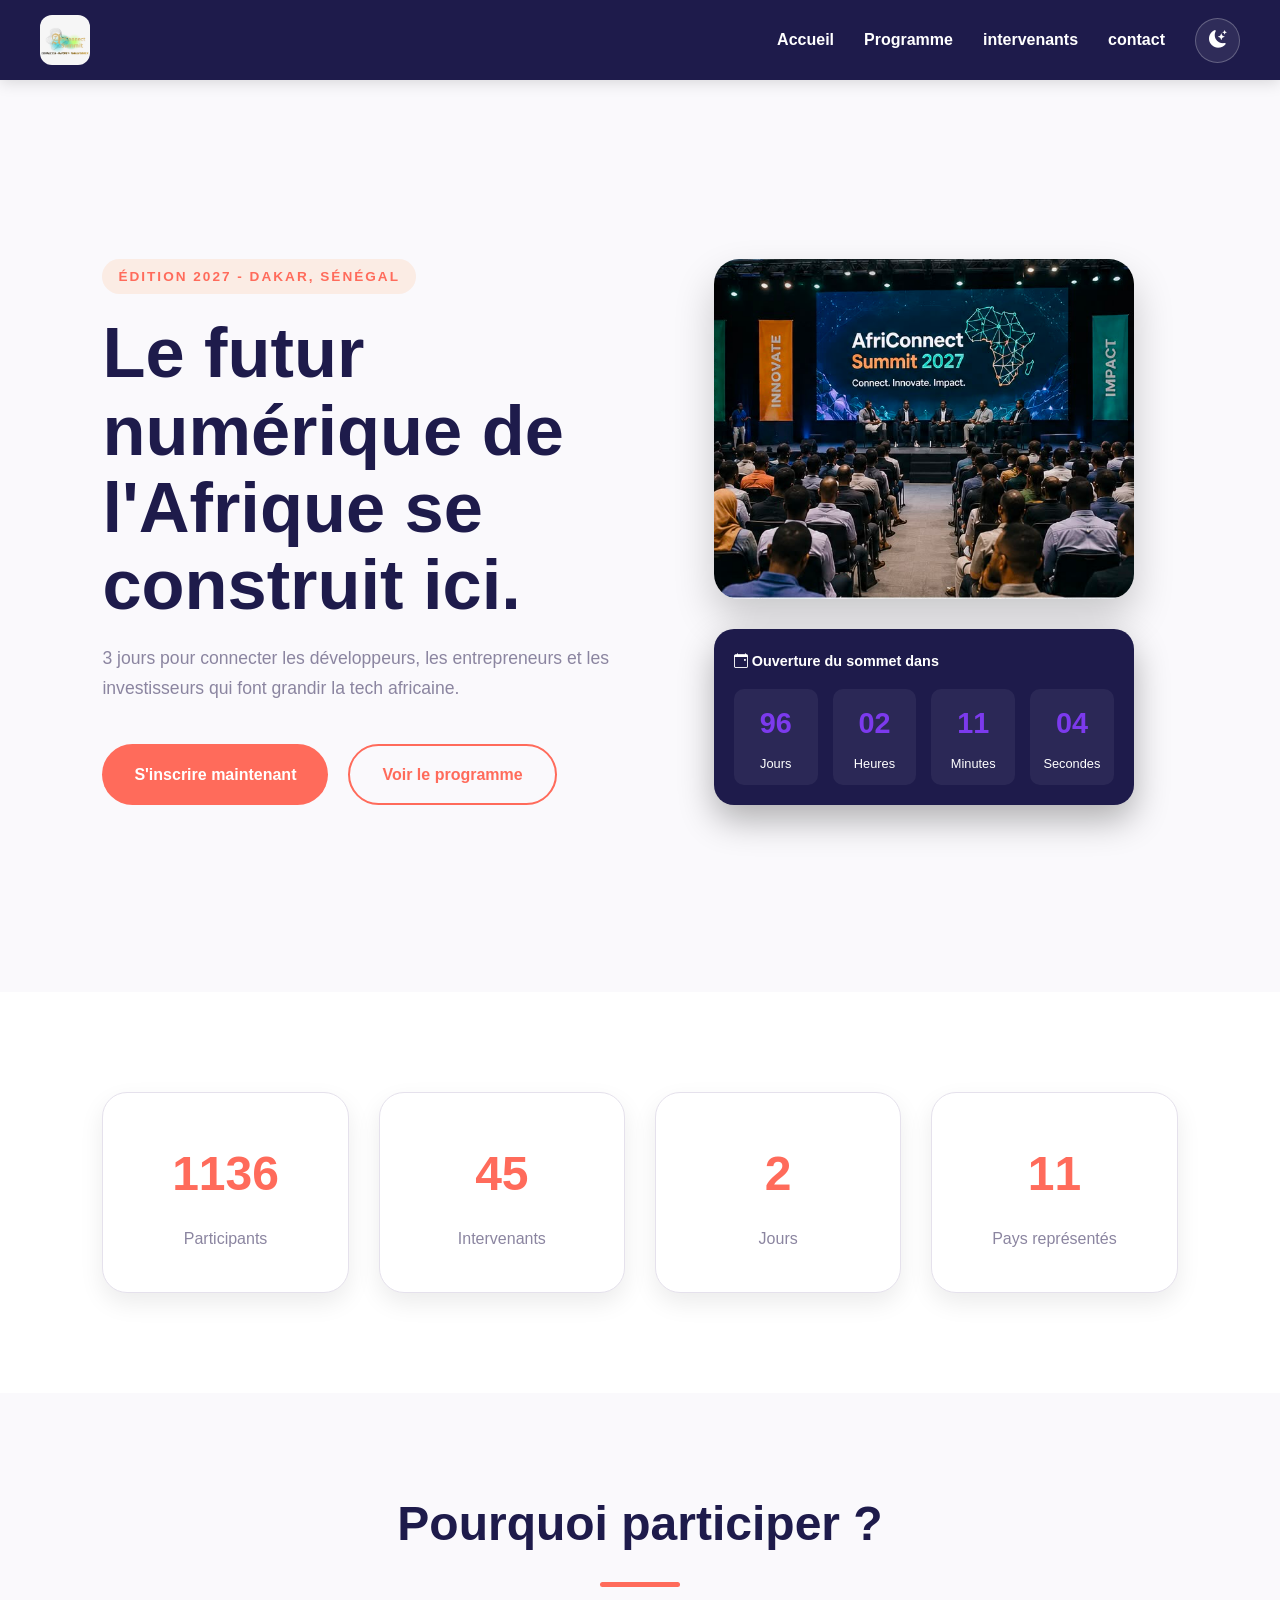
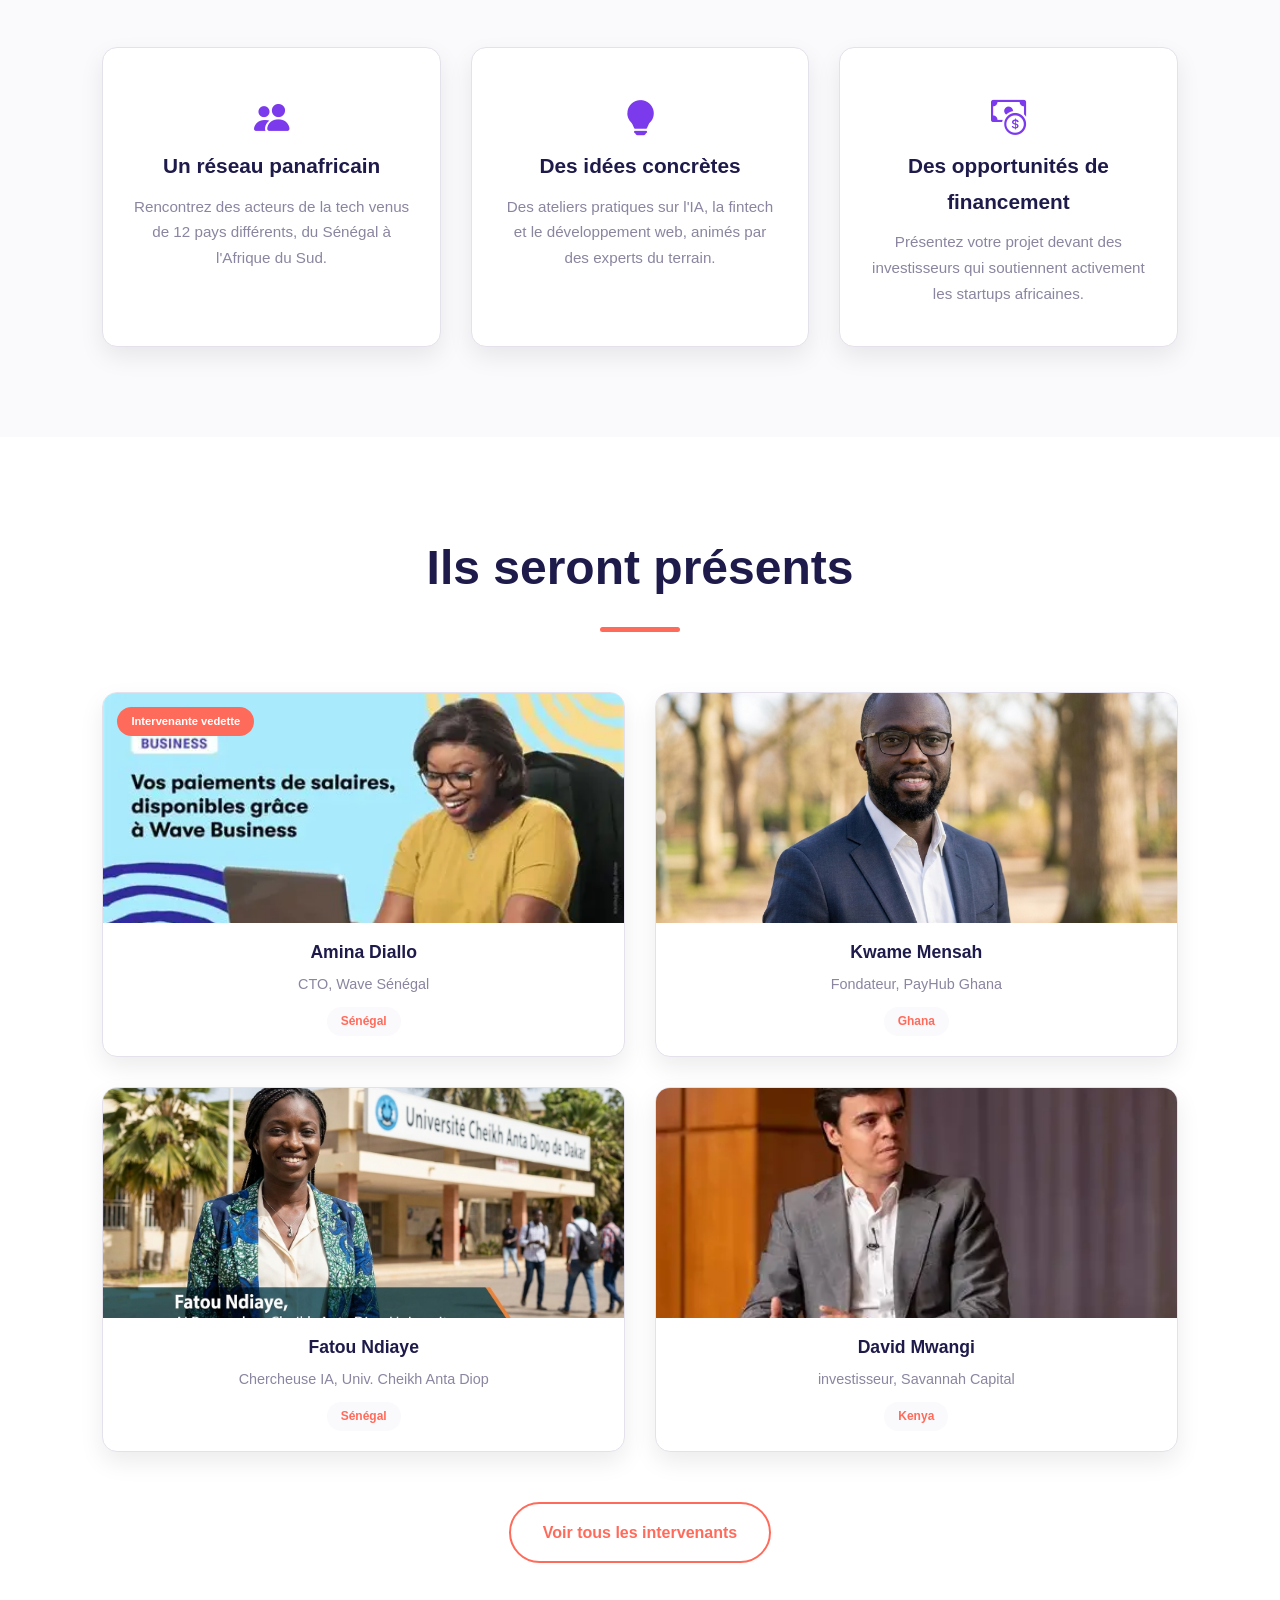
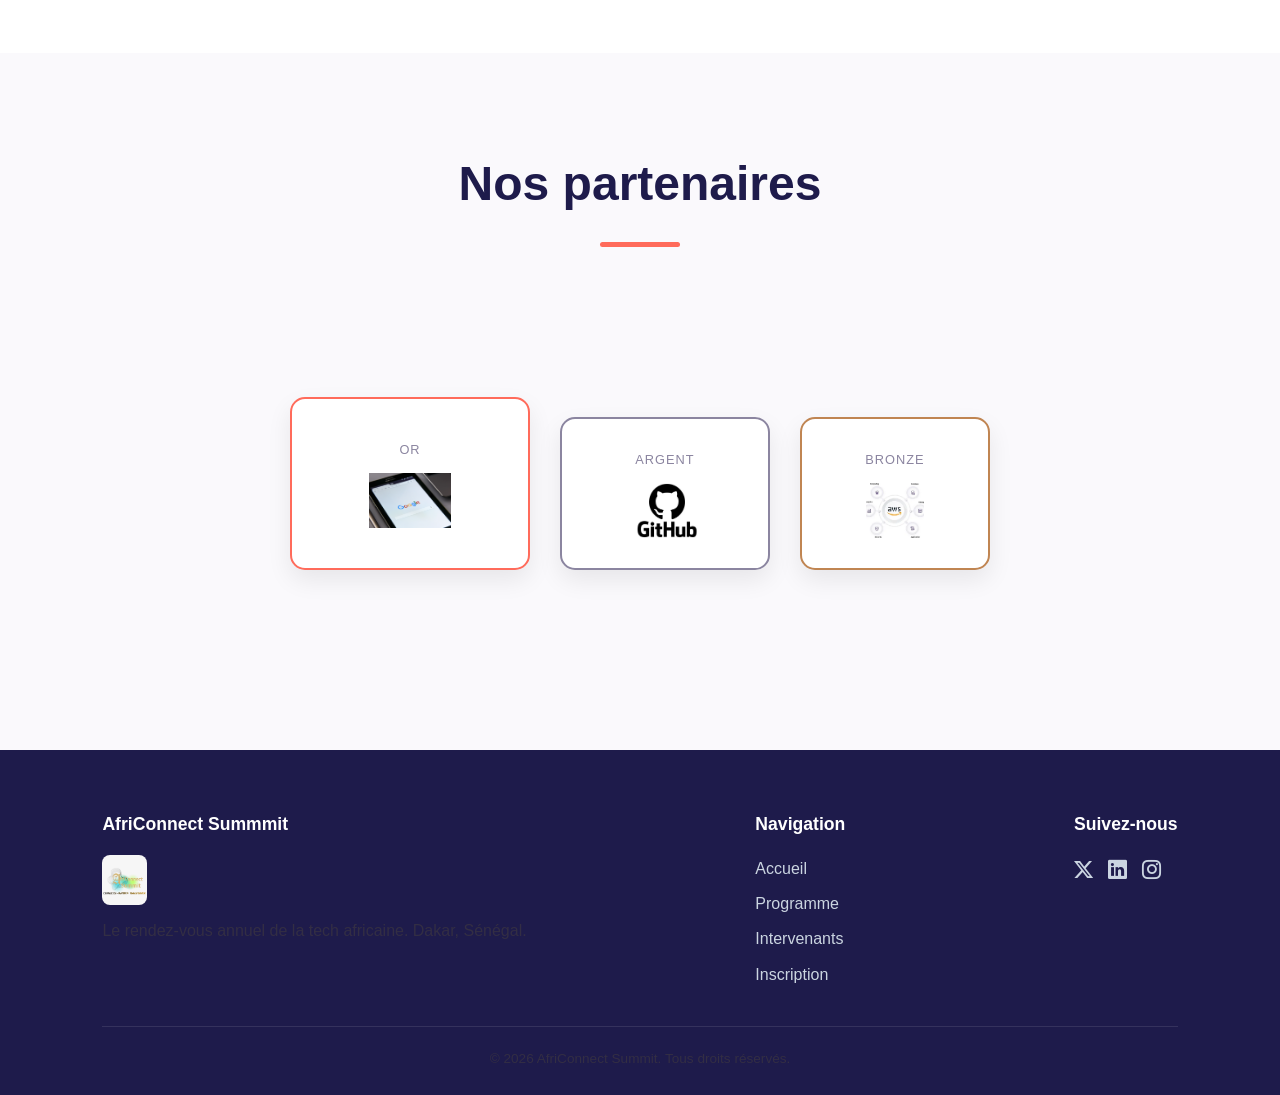
==== commit 6c9a9b5a: "Mise à jour du README avec le lien GitHub Pages et Corrections Finales" ====
--- a/index.html
+++ b/index.html
@@ -35,9 +35,6 @@
                         <i class="bi bi-moon-stars-fill"></i>
                      </button>
 
-                    <!-- Bonton menu hamburger mobile-->
-                     <button id="hamburger" class="hamburger" aria-label="Ouvrir le menu"></button>
-                     
                      <!-- Bonton menu hamburger mobile-->
                     <button id="hamburger" class="hamburger" aria-label="Ouvrir le menu">
                       <span></span>
@@ -184,7 +181,7 @@
             <img src="images/Savannah Capital.webp" alt="Portrait de Kwame Mensah">
             <h3>David Mwangi</h3>
             <p>investisseur, Savannah Capital</p>
-            <span class="country">Keyna</span>
+            <span class="country">Kenya</span>
           </article>
       </div>
       <div class="see-more">
@@ -216,7 +213,7 @@
  <footer>
   <div class="footer-container">
     <div class="footer-col">
-      <h3>AfriConnict Summmit</h3>
+      <h3>AfriConnect Summmit</h3>
       <img src="images/Logo Marketing Agency Digital..png" alt="Logo AfriConnect Summit" height="50">
       <p>Le rendez-vous annuel de la tech africaine. Dakar, Sénégal.</p>
     </div>
--- a/css/style.css
+++ b/css/style.css
@@ -2,14 +2,14 @@
 
 :root{
     /* Couleurs */
-    --color-primary:#f91625;
-    --color-secondary:#b81456;
-    --color-dark:#0F172A;
-    --color-light:#F8FAFC;
-    --color-white:#c52222;
-    --color-text:#334155;
-    --color-gray:#94A3B8;
-    --color-border:#144d98;
+    --color-primary:#FF6B5B;
+    --color-secondary:#7C3AED;
+    --color-dark:#1E1B4B;
+    --color-light:#FAF9FC;
+    --color-white:#FFFFFF;
+    --color-text:#332E44;
+    --color-gray:#8B85A0;
+    --color-border:#E5E1EC;
 
     /* Polices */
     --font-title:'Poppins',sans-serif;
@@ -25,9 +25,9 @@
 /* Variables du mode sombre : le JS bascule juste l'attribut data-theme,
    c'est ce bloc qui redéfinit les couleurs en conséquence */
 [data-theme="dark"]{
-    --color-light:#0B1120;
-    --color-text:#E2E8F0;
-    --color-border:#3d914b;
+    --color-light:#14101F;
+    --color-text:#E8E5F0;
+    --color-border:#3A3350;
 }
 
 /* Les titres utilisent var(--color-dark) comme couleur de texte,et --color-dark reste identique (utilisé aussi pour la navbar/hero qui doivent rester sombres) donc on force les titres en clair ici */
@@ -35,7 +35,7 @@
 [data-theme="dark"] h2,
 [data-theme="dark"] h3,
 [data-theme="dark"] h4{
-    color:#F8FAFC;
+    color:#FAF9FC;
 }
 
 /* Cartes et blocs à fond blanc codé en dur : on les fait passer
@@ -49,15 +49,15 @@
 [data-theme="dark"] .filter-btn,
 [data-theme="dark"] .stats,
 [data-theme="dark"] .speakers-preview{
-    background:#17223B;
+    background:#241D3D;
 }
 
 /* Les champs de formulaire aussi */
 [data-theme="dark"] .form-group input,
 [data-theme="dark"] .form-group select,
 [data-theme="dark"] .form-group textarea{
-    background:#17223B;
-    color:#E2E8F0;
+    background:#241D3D;
+    color:#E8E5F0;
 }
 
 /* Le fond légèrement gris (var(--color-light)) devient très sombre
@@ -69,11 +69,11 @@
 }
 
 [data-theme="dark"] .schedule-table tbody tr:nth-child(odd){
-    background:#17223B;
+    background:#241D3D;
 }
 
 [data-theme="dark"] .schedule-table tbody tr:nth-child(even){
-    background:#0B1120;
+    background:#14101F;
 }
 
 /* Les textes gris clairs (var(--color-gray)) restent lisibles,
@@ -82,7 +82,7 @@
 [data-theme="dark"] .why-card p,
 [data-theme="dark"] .speaker-card p,
 [data-theme="dark"] .theme-card p{
-    color:#CBD5E1;
+    color:#CFC9DE;
 }
 
 /* RESET*/
@@ -499,29 +499,29 @@
 }
 
 .stat-card{
-    background:#33b818;
+    background:#fff;
     border-radius:25px;
     padding:40px 30px;
     text-align:center;
-    box-shadow:0 15px 35px rgba(0,0,0,.08);
+    box-shadow: var(--shadow);
     transition:.35s;
-    border:1px solid #1866b5;
+    border:1px solid var(--color-border);
 }
 
 .stat-card:hover{
     transform:translateY(-10px);
-    box-shadow:0 30px 60px rgba(17, 34, 221, 0.12);
+    box-shadow:0 30px 60px rgba(30, 27, 75, 0.12);
 }
 
 .stat-number{
     font-size:3rem;
     font-weight:800;
-    color:#1228f0c9;
+    color:var(--color-primary);
 }
 
 .stat-card p{
     margin-top:10px;
-    color:#1657b4;
+    color:var(--color-gray);
     font-weight:500;
 }
 
